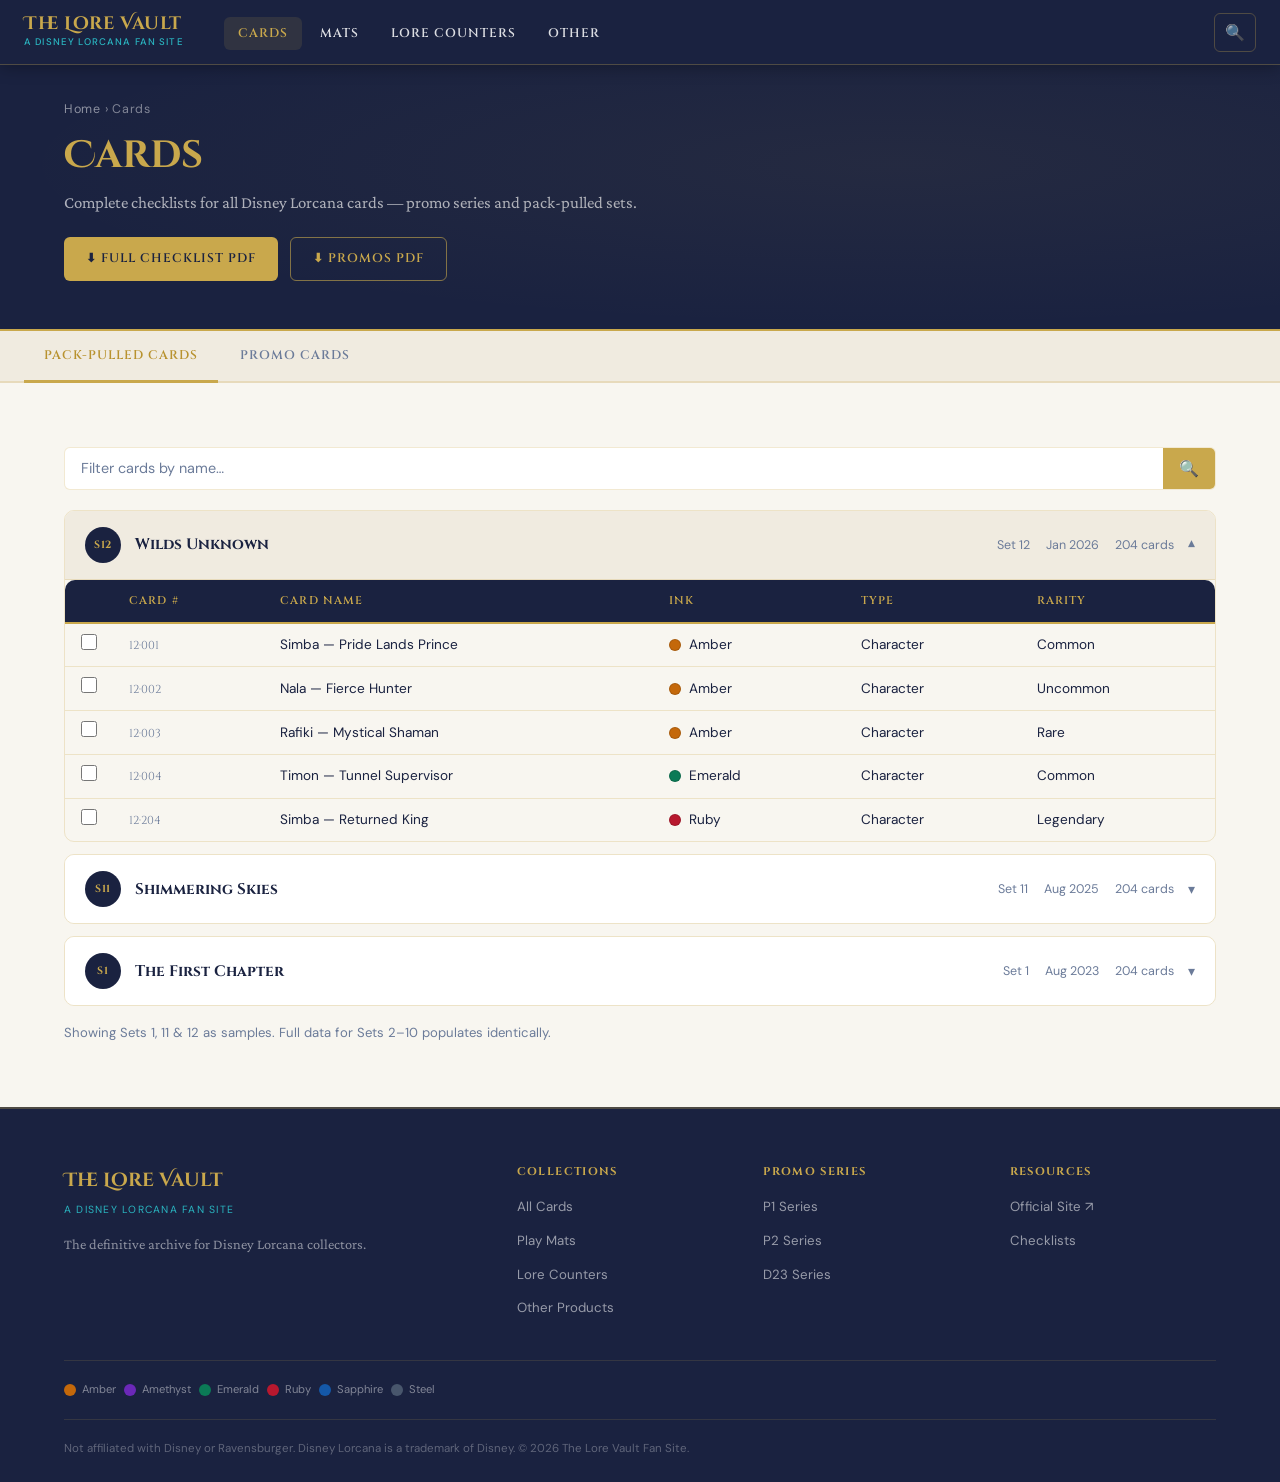
==== cards.html @ 26509f97 "Initial commit — The Lore Vault fan site Complete static website based on the Lore Vault PRD v1.0: -" ====
<!DOCTYPE html>
<html lang="en">
<head>
  <meta charset="UTF-8">
  <meta name="viewport" content="width=device-width, initial-scale=1.0">
  <title>Cards | The Lore Vault — Disney Lorcana Collector Reference</title>
  <meta name="description" content="Browse all Disney Lorcana cards — 177 promo cards across P1, P2, P3, C1, C2, D23, and DIS series, plus complete pack-pulled set checklists for Sets 1–12.">
  <link rel="canonical" href="https://lorevault.fan/cards.html">
  <meta name="robots" content="index, follow">
  <link rel="stylesheet" href="css/style.css">
  <style>
    .tabs-container { min-height: 60vh; }

    /* Promo filter bar */
    .promo-filters {
      display: flex; flex-wrap: wrap; gap: 16px; align-items: flex-end;
      margin-bottom: 24px; padding: 20px;
      background: white; border: 1px solid var(--border); border-radius: var(--radius-md);
    }
    .promo-filters > div { display: flex; flex-direction: column; gap: 6px; }
    .promo-filters label {
      font-family: 'Cinzel', serif; font-size: 0.65rem;
      letter-spacing: 0.1em; text-transform: uppercase; color: var(--text-light);
    }
    .ink-pip {
      width: 12px; height: 12px; border-radius: 50%; display: inline-block;
      border: 1px solid rgba(0,0,0,0.15);
    }

    /* Sets search row */
    .sets-search-row {
      display: flex; gap: 12px; align-items: center; margin-bottom: 20px; flex-wrap: wrap;
    }
    .sets-search-row .search-bar { flex: 1; min-width: 200px; }

    /* Pack-pulled tab */
    #tab-sets .accordion:first-child .accordion-header { border-top: none; }
  </style>
</head>
<body>

<!-- NAV -->
<nav class="site-nav" role="navigation" aria-label="Main navigation">
  <div class="nav-inner">
    <a href="index.html" class="nav-brand">
      <span class="nav-brand__name">The Lore Vault</span>
      <span class="nav-brand__label">A Disney Lorcana Fan Site</span>
    </a>
    <ul class="nav-links" role="list">
      <li><a href="cards.html" class="active">Cards</a></li>
      <li><a href="mats.html">Mats</a></li>
      <li><a href="lore-counters.html">Lore Counters</a></li>
      <li><a href="other.html">Other</a></li>
    </ul>
    <div class="nav-actions">
      <button class="nav-search-toggle" id="navSearchToggle" aria-label="Toggle search">🔍</button>
      <button class="hamburger" id="hamburger" aria-label="Open menu"><span></span><span></span><span></span></button>
    </div>
  </div>
  <div class="nav-search-bar" id="navSearchBar" role="search">
    <div class="container"><div class="search-bar">
      <input type="search" placeholder="Search cards…" aria-label="Search cards">
      <button type="submit" aria-label="Search">🔍</button>
    </div></div>
  </div>
</nav>
<div class="mobile-drawer" id="mobileDrawer">
  <a href="cards.html">Cards</a><a href="mats.html">Play Mats</a>
  <a href="lore-counters.html">Lore Counters</a><a href="other.html">Other Products</a>
</div>

<!-- PAGE HEADER -->
<header class="page-header" id="top">
  <div class="container">
    <nav class="breadcrumb" aria-label="Breadcrumb">
      <a href="index.html">Home</a> › Cards
    </nav>
    <h1>Cards</h1>
    <p>Complete checklists for all Disney Lorcana cards — promo series and pack-pulled sets.</p>
    <div class="page-header__actions">
      <a href="#" class="btn btn--primary">⬇ Full Checklist PDF</a>
      <a href="#tab-promos" class="btn btn--secondary" id="btnPromosPdf">⬇ Promos PDF</a>
    </div>
  </div>
</header>

<!-- TABS BAR -->
<div class="tabs-bar" role="tablist" aria-label="Card categories">
  <button class="tab-btn active" role="tab" data-tab="tab-sets"   aria-selected="true"  aria-controls="tab-sets">Pack-Pulled Cards</button>
  <button class="tab-btn"        role="tab" data-tab="tab-promos" aria-selected="false" aria-controls="tab-promos" id="promoTabBtn">Promo Cards</button>
</div>

<main class="tabs-container" id="cardsTabContainer">

<!-- ══════════════════════════
     TAB: PACK-PULLED
══════════════════════════ -->
<div class="tab-panel active section section--cream" id="tab-sets" role="tabpanel" aria-label="Pack-Pulled Cards" data-filterable>

  <div class="container">

    <div class="sets-search-row">
      <div class="search-bar">
        <input type="search" class="filter-search" placeholder="Filter cards by name…" aria-label="Filter cards">
        <button type="submit" aria-label="Filter">🔍</button>
      </div>
    </div>

    <!-- Set 12 -->
    <div class="accordion" data-set="12">
      <button class="accordion-header open" aria-expanded="true">
        <div class="accordion-set-badge">S12</div>
        <h3>Wilds Unknown</h3>
        <div class="accordion-meta">
          <span>Set 12</span>
          <span>Jan 2026</span>
          <span>204 cards</span>
        </div>
        <span class="accordion-chevron" aria-hidden="true">▾</span>
      </button>
      <div class="accordion-body open">
        <div class="data-table-wrap">
          <table class="data-table" aria-label="Set 12 cards">
            <thead><tr>
              <th class="checkbox-col"><span class="sr-only">Collected</span></th>
              <th>Card #</th><th>Card Name</th><th>Ink</th><th>Type</th><th>Rarity</th>
            </tr></thead>
            <tbody>
              <tr class="filterable-row">
                <td class="checkbox-col"><input type="checkbox" data-id="s12-001" aria-label="Mark collected"></td>
                <td><span class="card-num">12·001</span></td>
                <td>Simba — Pride Lands Prince</td>
                <td><span class="flex items-center gap-8"><span class="ink-pip" style="background:var(--ink-amber);width:12px;height:12px;border-radius:50%;display:inline-block;"></span> Amber</span></td>
                <td>Character</td>
                <td>Common</td>
              </tr>
              <tr class="filterable-row">
                <td class="checkbox-col"><input type="checkbox" data-id="s12-002" aria-label="Mark collected"></td>
                <td><span class="card-num">12·002</span></td>
                <td>Nala — Fierce Hunter</td>
                <td><span class="flex items-center gap-8"><span class="ink-pip" style="background:var(--ink-amber);width:12px;height:12px;border-radius:50%;display:inline-block;"></span> Amber</span></td>
                <td>Character</td>
                <td>Uncommon</td>
              </tr>
              <tr class="filterable-row">
                <td class="checkbox-col"><input type="checkbox" data-id="s12-003" aria-label="Mark collected"></td>
                <td><span class="card-num">12·003</span></td>
                <td>Rafiki — Mystical Shaman</td>
                <td><span class="flex items-center gap-8"><span class="ink-pip" style="background:var(--ink-amber);width:12px;height:12px;border-radius:50%;display:inline-block;"></span> Amber</span></td>
                <td>Character</td>
                <td>Rare</td>
              </tr>
              <tr class="filterable-row">
                <td class="checkbox-col"><input type="checkbox" data-id="s12-004" aria-label="Mark collected"></td>
                <td><span class="card-num">12·004</span></td>
                <td>Timon — Tunnel Supervisor</td>
                <td><span class="flex items-center gap-8"><span class="ink-pip" style="background:var(--ink-emerald);width:12px;height:12px;border-radius:50%;display:inline-block;"></span> Emerald</span></td>
                <td>Character</td>
                <td>Common</td>
              </tr>
              <tr class="filterable-row">
                <td class="checkbox-col"><input type="checkbox" data-id="s12-204" aria-label="Mark collected"></td>
                <td><span class="card-num">12·204</span></td>
                <td>Simba — Returned King</td>
                <td><span class="flex items-center gap-8"><span class="ink-pip" style="background:var(--ink-ruby);width:12px;height:12px;border-radius:50%;display:inline-block;"></span> Ruby</span></td>
                <td>Character</td>
                <td>Legendary</td>
              </tr>
            </tbody>
          </table>
        </div>
      </div>
    </div>

    <!-- Set 11 -->
    <div class="accordion" data-set="11">
      <button class="accordion-header" aria-expanded="false">
        <div class="accordion-set-badge">S11</div>
        <h3>Shimmering Skies</h3>
        <div class="accordion-meta"><span>Set 11</span><span>Aug 2025</span><span>204 cards</span></div>
        <span class="accordion-chevron" aria-hidden="true">▾</span>
      </button>
      <div class="accordion-body">
        <div class="data-table-wrap">
          <table class="data-table" aria-label="Set 11 cards">
            <thead><tr>
              <th class="checkbox-col"><span class="sr-only">Collected</span></th>
              <th>Card #</th><th>Card Name</th><th>Ink</th><th>Type</th><th>Rarity</th>
            </tr></thead>
            <tbody>
              <tr class="filterable-row">
                <td class="checkbox-col"><input type="checkbox" data-id="s11-001" aria-label="Mark collected"></td>
                <td><span class="card-num">11·001</span></td>
                <td>Aladdin — Cunning Sorcerer</td>
                <td><span class="flex items-center gap-8"><span style="background:var(--ink-amber);width:12px;height:12px;border-radius:50%;display:inline-block;"></span> Amber</span></td>
                <td>Character</td><td>Common</td>
              </tr>
              <tr class="filterable-row">
                <td class="checkbox-col"><input type="checkbox" data-id="s11-002" aria-label="Mark collected"></td>
                <td><span class="card-num">11·002</span></td>
                <td>Jasmine — Spirited Dreamer</td>
                <td><span class="flex items-center gap-8"><span style="background:var(--ink-sapphire);width:12px;height:12px;border-radius:50%;display:inline-block;"></span> Sapphire</span></td>
                <td>Character</td><td>Uncommon</td>
              </tr>
            </tbody>
          </table>
        </div>
      </div>
    </div>

    <!-- Set 1 -->
    <div class="accordion" data-set="1">
      <button class="accordion-header" aria-expanded="false">
        <div class="accordion-set-badge">S1</div>
        <h3>The First Chapter</h3>
        <div class="accordion-meta"><span>Set 1</span><span>Aug 2023</span><span>204 cards</span></div>
        <span class="accordion-chevron" aria-hidden="true">▾</span>
      </button>
      <div class="accordion-body">
        <div class="data-table-wrap">
          <table class="data-table" aria-label="Set 1 cards">
            <thead><tr>
              <th class="checkbox-col"><span class="sr-only">Collected</span></th>
              <th>Card #</th><th>Card Name</th><th>Ink</th><th>Type</th><th>Rarity</th>
            </tr></thead>
            <tbody>
              <tr class="filterable-row">
                <td class="checkbox-col"><input type="checkbox" data-id="s1-001" aria-label="Mark collected"></td>
                <td><span class="card-num">1·001</span></td>
                <td>Mickey Mouse — Brave Little Tailor</td>
                <td><span class="flex items-center gap-8"><span style="background:var(--ink-amber);width:12px;height:12px;border-radius:50%;display:inline-block;"></span> Amber</span></td>
                <td>Character</td><td>Common</td>
              </tr>
              <tr class="filterable-row">
                <td class="checkbox-col"><input type="checkbox" data-id="s1-002" aria-label="Mark collected"></td>
                <td><span class="card-num">1·002</span></td>
                <td>Minnie Mouse — Beloved Princess</td>
                <td><span class="flex items-center gap-8"><span style="background:var(--ink-amber);width:12px;height:12px;border-radius:50%;display:inline-block;"></span> Amber</span></td>
                <td>Character</td><td>Common</td>
              </tr>
              <tr class="filterable-row">
                <td class="checkbox-col"><input type="checkbox" data-id="s1-204" aria-label="Mark collected"></td>
                <td><span class="card-num">1·204</span></td>
                <td>Elsa — Spirit of Winter</td>
                <td><span class="flex items-center gap-8"><span style="background:var(--ink-sapphire);width:12px;height:12px;border-radius:50%;display:inline-block;"></span> Sapphire</span></td>
                <td>Character</td><td>Legendary</td>
              </tr>
            </tbody>
          </table>
        </div>
      </div>
    </div>

    <p class="text-muted" style="margin-top:16px;font-family:'DM Sans',sans-serif;font-size:0.82rem;">
      Showing Sets 1, 11 &amp; 12 as samples. Full data for Sets 2–10 populates identically.
    </p>
  </div>
</div>

<!-- ══════════════════════════
     TAB: PROMO CARDS
══════════════════════════ -->
<div class="tab-panel section section--cream" id="tab-promos" role="tabpanel" aria-label="Promo Cards" data-filterable>
  <div class="container">

    <!-- Filter Bar -->
    <div class="promo-filters" role="search" aria-label="Filter promo cards">
      <div>
        <label>Search</label>
        <div class="search-bar" style="min-width:220px">
          <input type="search" class="filter-search" placeholder="Card name, event…" aria-label="Search promos">
          <button type="submit" aria-label="Search">🔍</button>
        </div>
      </div>
      <div>
        <label>Treatment</label>
        <div class="filter-row" style="margin:0">
          <button class="chip active" data-group="treatment" data-filter-key="treatment" data-filter-val="">All</button>
          <button class="chip" data-group="treatment"><span class="treatment treatment--foil">Foil</span></button>
          <button class="chip" data-group="treatment"><span class="treatment treatment--enchanted">Enchanted</span></button>
          <button class="chip" data-group="treatment"><span class="treatment treatment--fullart">Full Art</span></button>
          <button class="chip" data-group="treatment"><span class="treatment treatment--glimmer">Glimmer</span></button>
          <button class="chip" data-group="treatment"><span class="treatment treatment--serialized">Serialized</span></button>
          <button class="chip" data-group="treatment"><span class="treatment treatment--signature">Signature</span></button>
        </div>
      </div>
      <div>
        <label>Ink Colour</label>
        <div class="filter-row" style="margin:0">
          <button class="chip active" data-group="ink">All Inks</button>
          <button class="chip" data-group="ink"><span class="ink-pip" style="background:var(--ink-amber);width:10px;height:10px;border-radius:50%;display:inline-block;margin-right:4px"></span>Amber</button>
          <button class="chip" data-group="ink"><span class="ink-pip" style="background:var(--ink-amethyst);width:10px;height:10px;border-radius:50%;display:inline-block;margin-right:4px"></span>Amethyst</button>
          <button class="chip" data-group="ink"><span class="ink-pip" style="background:var(--ink-emerald);width:10px;height:10px;border-radius:50%;display:inline-block;margin-right:4px"></span>Emerald</button>
          <button class="chip" data-group="ink"><span class="ink-pip" style="background:var(--ink-ruby);width:10px;height:10px;border-radius:50%;display:inline-block;margin-right:4px"></span>Ruby</button>
          <button class="chip" data-group="ink"><span class="ink-pip" style="background:var(--ink-sapphire);width:10px;height:10px;border-radius:50%;display:inline-block;margin-right:4px"></span>Sapphire</button>
          <button class="chip" data-group="ink"><span class="ink-pip" style="background:var(--ink-steel);width:10px;height:10px;border-radius:50%;display:inline-block;margin-right:4px"></span>Steel</button>
        </div>
      </div>
    </div>

    <!-- Series Sub-tabs -->
    <div class="series-tabs" role="tablist" aria-label="Promo series">
      <button class="chip active" data-series="all" role="tab" aria-selected="true">All (177)</button>
      <button class="chip" data-series="P1" role="tab">P1 (41)</button>
      <button class="chip" data-series="P2" role="tab">P2 (43)</button>
      <button class="chip" data-series="P3" role="tab">P3 (48)</button>
      <button class="chip" data-series="C1" role="tab">C1 (15)</button>
      <button class="chip" data-series="C2" role="tab">C2 (10)</button>
      <button class="chip" data-series="D23" role="tab">D23 (8+)</button>
      <button class="chip" data-series="DIS" role="tab">DIS (3)</button>
    </div>

    <!-- P1 Series -->
    <div class="series-block" data-series="P1">
      <div class="series-header">
        <div>
          <span class="series-header__code">P1</span>
          <span class="series-header__name"> — Launch &amp; Event Promos</span>
          <span class="series-header__count"> · 41 cards</span>
        </div>
        <a href="#" class="btn btn--secondary" style="font-size:0.68rem;padding:8px 14px">⬇ P1 PDF</a>
      </div>
      <div class="data-table-wrap">
        <table class="data-table" aria-label="P1 promo cards">
          <thead><tr>
            <th class="checkbox-col"><span class="sr-only">Collected</span></th>
            <th>Collector #</th><th>Card Name</th><th>Ink</th><th>Treatment</th><th>Source / Event</th>
          </tr></thead>
          <tbody>
            <tr class="filterable-row" data-treatment="foil" data-ink="ruby">
              <td class="checkbox-col"><input type="checkbox" data-id="p1-1" aria-label="Mark collected"></td>
              <td><span class="card-num">1TFC·EN·1/P1</span></td>
              <td>Mickey Mouse — Brave Little Tailor</td>
              <td><span class="flex items-center gap-8"><span style="background:var(--ink-ruby);width:12px;height:12px;border-radius:50%;display:inline-block;"></span> Ruby</span></td>
              <td><span class="treatment treatment--foil">Foil</span></td>
              <td>D23 Expo 2022 promotional card</td>
            </tr>
            <tr class="filterable-row" data-treatment="foil" data-ink="sapphire">
              <td class="checkbox-col"><input type="checkbox" data-id="p1-2" aria-label="Mark collected"></td>
              <td><span class="card-num">1TFC·EN·2/P1</span></td>
              <td>Elsa — Spirit of Winter</td>
              <td><span class="flex items-center gap-8"><span style="background:var(--ink-sapphire);width:12px;height:12px;border-radius:50%;display:inline-block;"></span> Sapphire</span></td>
              <td><span class="treatment treatment--foil">Foil</span></td>
              <td>Disney Lorcana Launch Event</td>
            </tr>
            <tr class="filterable-row" data-treatment="foil" data-ink="amber">
              <td class="checkbox-col"><input type="checkbox" data-id="p1-3" aria-label="Mark collected"></td>
              <td><span class="card-num">1TFC·EN·3/P1</span></td>
              <td>Moana — Of Motunui</td>
              <td><span class="flex items-center gap-8"><span style="background:var(--ink-amber);width:12px;height:12px;border-radius:50%;display:inline-block;"></span> Amber</span></td>
              <td><span class="treatment treatment--foil">Foil</span></td>
              <td>Set 1 Launch Weekend</td>
            </tr>
            <tr class="filterable-row" data-treatment="foil" data-ink="emerald">
              <td class="checkbox-col"><input type="checkbox" data-id="p1-4" aria-label="Mark collected"></td>
              <td><span class="card-num">1TFC·EN·4/P1</span></td>
              <td>Simba — Returned King</td>
              <td><span class="flex items-center gap-8"><span style="background:var(--ink-emerald);width:12px;height:12px;border-radius:50%;display:inline-block;"></span> Emerald</span></td>
              <td><span class="treatment treatment--foil">Foil</span></td>
              <td>Get Into the Game Promotion</td>
            </tr>
            <tr class="filterable-row" data-treatment="nonfoil" data-ink="amethyst">
              <td class="checkbox-col"><input type="checkbox" data-id="p1-5" aria-label="Mark collected"></td>
              <td><span class="card-num">1TFC·EN·5/P1</span></td>
              <td>Ariel — Spectacular Singer</td>
              <td><span class="flex items-center gap-8"><span style="background:var(--ink-amethyst);width:12px;height:12px;border-radius:50%;display:inline-block;"></span> Amethyst</span></td>
              <td><span class="treatment treatment--nonfoil">NonFoil</span></td>
              <td>Lorcana League Season 1 Prize</td>
            </tr>
          </tbody>
        </table>
      </div>
    </div>

    <!-- P2 Series -->
    <div class="series-block" data-series="P2">
      <div class="series-header">
        <div>
          <span class="series-header__code">P2</span>
          <span class="series-header__name"> — Rise of the Floodborn Promos</span>
          <span class="series-header__count"> · 43 cards</span>
        </div>
        <a href="#" class="btn btn--secondary" style="font-size:0.68rem;padding:8px 14px">⬇ P2 PDF</a>
      </div>
      <div class="data-table-wrap">
        <table class="data-table" aria-label="P2 promo cards">
          <thead><tr>
            <th class="checkbox-col"><span class="sr-only">Collected</span></th>
            <th>Collector #</th><th>Card Name</th><th>Ink</th><th>Treatment</th><th>Source / Event</th>
          </tr></thead>
          <tbody>
            <tr class="filterable-row" data-treatment="foil" data-ink="steel">
              <td class="checkbox-col"><input type="checkbox" data-id="p2-1" aria-label="Mark collected"></td>
              <td><span class="card-num">2ROF·EN·1/P2</span></td>
              <td>Beast — Hardheaded</td>
              <td><span class="flex items-center gap-8"><span style="background:var(--ink-steel);width:12px;height:12px;border-radius:50%;display:inline-block;"></span> Steel</span></td>
              <td><span class="treatment treatment--foil">Foil</span></td>
              <td>Rise of the Floodborn Launch</td>
            </tr>
            <tr class="filterable-row unconfirmed" data-treatment="foil" data-ink="emerald">
              <td class="checkbox-col"><input type="checkbox" data-id="p2-zh24a" aria-label="Mark collected"></td>
              <td><span class="card-num">2ROF·ZH·24A/P2</span></td>
              <td>Stitch — Carefree Surfer</td>
              <td><span class="flex items-center gap-8"><span style="background:var(--ink-emerald);width:12px;height:12px;border-radius:50%;display:inline-block;"></span> Emerald</span></td>
              <td><span class="treatment treatment--foil">Foil</span></td>
              <td>China League Promo &nbsp;<span class="badge badge--ruby" style="font-size:0.58rem">⚠ Possibly Never Released</span></td>
            </tr>
            <tr class="filterable-row unconfirmed" data-treatment="fullart" data-ink="emerald">
              <td class="checkbox-col"><input type="checkbox" data-id="p2-zh24b" aria-label="Mark collected"></td>
              <td><span class="card-num">2ROF·ZH·24B/P2</span></td>
              <td>Stitch — Carefree Surfer (Alt Art)</td>
              <td><span class="flex items-center gap-8"><span style="background:var(--ink-emerald);width:12px;height:12px;border-radius:50%;display:inline-block;"></span> Emerald</span></td>
              <td><span class="treatment treatment--fullart">Full Art</span></td>
              <td>China League Promo Alt &nbsp;<span class="badge badge--ruby" style="font-size:0.58rem">⚠ Possibly Never Released</span></td>
            </tr>
          </tbody>
        </table>
      </div>
    </div>

    <!-- C1 Series -->
    <div class="series-block" data-series="C1">
      <div class="series-header">
        <div>
          <span class="series-header__code">C1</span>
          <span class="series-header__name"> — Lorcana Challenge Championship</span>
          <span class="series-header__count"> · 15 cards</span>
        </div>
        <a href="#" class="btn btn--secondary" style="font-size:0.68rem;padding:8px 14px">⬇ C1 PDF</a>
      </div>
      <div class="data-table-wrap">
        <table class="data-table" aria-label="C1 championship cards">
          <thead><tr>
            <th class="checkbox-col"><span class="sr-only">Collected</span></th>
            <th>Collector #</th><th>Card Name</th><th>Ink</th><th>Treatment</th><th>Source / Event</th>
          </tr></thead>
          <tbody>
            <tr class="filterable-row" data-treatment="serialized" data-ink="dual">
              <td class="checkbox-col"><input type="checkbox" data-id="c1-1" aria-label="Mark collected"></td>
              <td><span class="card-num">1TFC·EN·1/C1</span></td>
              <td>Mickey Mouse — True Friend</td>
              <td>
                <span class="flex items-center gap-8">
                  <span class="ink-pip-dual">
                    <span class="ink-dot" style="background:var(--ink-sapphire);width:12px;height:12px;border-radius:50%;display:inline-block;"></span>
                    <span class="ink-dot" style="background:var(--ink-amber);width:12px;height:12px;border-radius:50%;display:inline-block;margin-left:-4px;"></span>
                  </span>
                  DualInk (SA)
                </span>
              </td>
              <td><span class="treatment treatment--serialized">Serialized</span></td>
              <td>Lorcana Challenge Championship Prize</td>
            </tr>
            <tr class="filterable-row" data-treatment="signature" data-ink="sapphire">
              <td class="checkbox-col"><input type="checkbox" data-id="c1-2" aria-label="Mark collected"></td>
              <td><span class="card-num">1TFC·EN·2/C1</span></td>
              <td>Elsa — Queen of Arendelle</td>
              <td><span class="flex items-center gap-8"><span style="background:var(--ink-sapphire);width:12px;height:12px;border-radius:50%;display:inline-block;"></span> Sapphire</span></td>
              <td><span class="treatment treatment--signature">Signature</span></td>
              <td>World Championship Top 8</td>
            </tr>
          </tbody>
        </table>
      </div>
    </div>

    <!-- D23 Series -->
    <div class="series-block" data-series="D23">
      <div class="series-header">
        <div>
          <span class="series-header__code">D23</span>
          <span class="series-header__name"> — D23 Expo Exclusives</span>
          <span class="series-header__count"> · 8+ cards</span>
        </div>
        <a href="#" class="btn btn--secondary" style="font-size:0.68rem;padding:8px 14px">⬇ D23 PDF</a>
      </div>
      <div class="data-table-wrap">
        <table class="data-table" aria-label="D23 exclusive cards">
          <thead><tr>
            <th class="checkbox-col"><span class="sr-only">Collected</span></th>
            <th>Collector #</th><th>Card Name</th><th>Ink</th><th>Treatment</th><th>Source / Event</th>
          </tr></thead>
          <tbody>
            <tr class="filterable-row" data-treatment="foil" data-ink="ruby">
              <td class="checkbox-col"><input type="checkbox" data-id="d23-1" aria-label="Mark collected"></td>
              <td><span class="card-num">D23·EN·1/D23</span></td>
              <td>Mickey Mouse — Collector's Edition</td>
              <td><span class="flex items-center gap-8"><span style="background:var(--ink-ruby);width:12px;height:12px;border-radius:50%;display:inline-block;"></span> Ruby</span></td>
              <td><span class="treatment treatment--foil">Foil</span></td>
              <td>D23 Expo 2022 Exclusive</td>
            </tr>
            <tr class="filterable-row placeholder">
              <td class="checkbox-col"><input type="checkbox" data-id="d23-09" disabled aria-label="Not yet revealed"></td>
              <td><span class="card-num">D23·EN·09/D23</span></td>
              <td><em class="muted">⏳ Not yet revealed</em></td>
              <td>—</td>
              <td>—</td>
              <td><em class="muted">D23 — Placeholder</em></td>
            </tr>
            <tr class="filterable-row placeholder">
              <td class="checkbox-col"><input type="checkbox" data-id="d23-10" disabled aria-label="Not yet revealed"></td>
              <td><span class="card-num">D23·EN·10/D23</span></td>
              <td><em class="muted">⏳ Not yet revealed</em></td>
              <td>—</td>
              <td>—</td>
              <td><em class="muted">D23 — Placeholder</em></td>
            </tr>
          </tbody>
        </table>
      </div>
    </div>

    <!-- DIS Series -->
    <div class="series-block" data-series="DIS">
      <div class="series-header">
        <div>
          <span class="series-header__code">DIS</span>
          <span class="series-header__name"> — Disney 100th Anniversary</span>
          <span class="series-header__count"> · 3 cards</span>
        </div>
        <a href="#" class="btn btn--secondary" style="font-size:0.68rem;padding:8px 14px">⬇ DIS PDF</a>
      </div>
      <div class="data-table-wrap">
        <table class="data-table" aria-label="DIS Disney 100 cards">
          <thead><tr>
            <th class="checkbox-col"><span class="sr-only">Collected</span></th>
            <th>Collector #</th><th>Card Name</th><th>Ink</th><th>Treatment</th><th>Source / Event</th>
          </tr></thead>
          <tbody>
            <tr class="filterable-row" data-treatment="fullart" data-ink="dual">
              <td class="checkbox-col"><input type="checkbox" data-id="dis-1" aria-label="Mark collected"></td>
              <td><span class="card-num">DIS·EN·1/DIS</span></td>
              <td>Mickey Mouse — Disney 100 Edition</td>
              <td>
                <span class="flex items-center gap-8">
                  <span class="ink-pip-dual">
                    <span class="ink-dot" style="background:var(--ink-ruby);width:12px;height:12px;border-radius:50%;display:inline-block;"></span>
                    <span class="ink-dot" style="background:var(--ink-sapphire);width:12px;height:12px;border-radius:50%;display:inline-block;margin-left:-4px;"></span>
                  </span>
                  DualInk (RS)
                </span>
              </td>
              <td><span class="treatment treatment--fullart">Full Art</span></td>
              <td>Disney 100th Anniversary Celebration</td>
            </tr>
            <tr class="filterable-row" data-treatment="enchanted" data-ink="emerald">
              <td class="checkbox-col"><input type="checkbox" data-id="dis-3" aria-label="Mark collected"></td>
              <td><span class="card-num">DIS·EN·3/DIS</span></td>
              <td>Tinker Bell — Disney 100 Fairy</td>
              <td><span class="flex items-center gap-8"><span style="background:var(--ink-emerald);width:12px;height:12px;border-radius:50%;display:inline-block;"></span> Emerald</span></td>
              <td><span class="treatment treatment--enchanted">Enchanted</span></td>
              <td>Disney 100 Top Prize</td>
            </tr>
          </tbody>
        </table>
      </div>
    </div>

  </div>
</div><!-- /tab-promos -->

</main>

<!-- FOOTER -->
<footer class="site-footer" role="contentinfo">
  <div class="container">
    <div class="footer-inner">
      <div class="footer-brand">
        <div class="footer-brand__name font-display">The Lore Vault</div>
        <div class="footer-brand__label">A Disney Lorcana Fan Site</div>
        <p>The definitive archive for Disney Lorcana collectors.</p>
      </div>
      <div class="footer-col"><h4>Collections</h4><ul>
        <li><a href="cards.html">All Cards</a></li>
        <li><a href="mats.html">Play Mats</a></li>
        <li><a href="lore-counters.html">Lore Counters</a></li>
        <li><a href="other.html">Other Products</a></li>
      </ul></div>
      <div class="footer-col"><h4>Promo Series</h4><ul>
        <li><a href="cards.html?series=P1">P1 Series</a></li>
        <li><a href="cards.html?series=P2">P2 Series</a></li>
        <li><a href="cards.html?series=D23">D23 Series</a></li>
      </ul></div>
      <div class="footer-col"><h4>Resources</h4><ul>
        <li><a href="#">Official Site ↗</a></li>
        <li><a href="index.html#checklists-heading">Checklists</a></li>
      </ul></div>
    </div>
    <div class="footer-ink-row">
      <div class="footer-ink-swatch"><div class="ink-dot ink-dot--amber"></div> Amber</div>
      <div class="footer-ink-swatch"><div class="ink-dot ink-dot--amethyst"></div> Amethyst</div>
      <div class="footer-ink-swatch"><div class="ink-dot ink-dot--emerald"></div> Emerald</div>
      <div class="footer-ink-swatch"><div class="ink-dot ink-dot--ruby"></div> Ruby</div>
      <div class="footer-ink-swatch"><div class="ink-dot ink-dot--sapphire"></div> Sapphire</div>
      <div class="footer-ink-swatch"><div class="ink-dot ink-dot--steel"></div> Steel</div>
    </div>
    <div class="footer-bottom">
      <p class="footer-legal">Not affiliated with Disney or Ravensburger. Disney Lorcana is a trademark of Disney. © 2026 The Lore Vault Fan Site.</p>
    </div>
  </div>
</footer>

<script src="js/app.js"></script>
<script>
  // Handle ?series= URL param to auto-open promo tab and series
  const params = new URLSearchParams(window.location.search);
  const seriesParam = params.get('series');
  if (seriesParam) {
    document.querySelector('[data-tab="tab-promos"]')?.click();
    setTimeout(() => {
      const seriesBtn = document.querySelector(`.series-tabs .chip[data-series="${seriesParam}"]`);
      if (seriesBtn) seriesBtn.click();
    }, 50);
  }
  // Handle #promos hash
  if (window.location.hash === '#promos') {
    document.querySelector('[data-tab="tab-promos"]')?.click();
  }
</script>
<script type="application/ld+json">
{
  "@context": "https://schema.org",
  "@type": "CollectionPage",
  "name": "Disney Lorcana Cards — The Lore Vault",
  "description": "Complete checklist of all Disney Lorcana cards including 177 promo cards and pack-pulled sets 1–12.",
  "url": "https://lorevault.fan/cards.html"
}
</script>
</body>
</html>
---- css/style.css ----
/* =====================================================
   THE LORE VAULT — Shared Design System
   ===================================================== */

/* Google Fonts */
@import url('https://fonts.googleapis.com/css2?family=Cinzel+Decorative:wght@400;700;900&family=Cinzel:wght@400;600;700&family=Crimson+Pro:ital,wght@0,300;0,400;0,600;1,300;1,400&family=DM+Sans:wght@300;400;500;600&display=swap');

/* ── Color Tokens ── */
:root {
  --nav-bg:       #1A2240;
  --cream:        #F8F6F0;
  --cream-mid:    #F0EBE0;
  --gold:         #C9A84C;
  --gold-mid:     #B8922E;
  --teal:         #2AB5C0;
  --teal-dark:    #1A8C96;
  --ink-amber:    #C4680A;
  --ink-amethyst: #6B28B8;
  --ink-emerald:  #0B7A56;
  --ink-ruby:     #B8182E;
  --ink-sapphire: #1458A8;
  --ink-steel:    #48566C;
  --text-dark:    #1A2240;
  --text-mid:     #3D4A6B;
  --text-light:   #6B7B99;
  --border:       rgba(201,168,76,0.25);
  --shadow-sm:    0 2px 8px rgba(26,34,64,0.08);
  --shadow-md:    0 4px 20px rgba(26,34,64,0.12);
  --shadow-lg:    0 8px 40px rgba(26,34,64,0.18);
  --radius-sm:    6px;
  --radius-md:    10px;
  --radius-lg:    16px;
  --transition:   0.2s ease;
}

/* ── Reset & Base ── */
*, *::before, *::after { box-sizing: border-box; margin: 0; padding: 0; }

html { scroll-behavior: smooth; font-size: 16px; }

body {
  font-family: 'DM Sans', sans-serif;
  background: var(--cream);
  color: var(--text-dark);
  line-height: 1.6;
  -webkit-font-smoothing: antialiased;
}

img { display: block; max-width: 100%; }
a { color: var(--teal-dark); text-decoration: none; transition: color var(--transition); }
a:hover { color: var(--gold-mid); }
ul { list-style: none; }
button { cursor: pointer; font-family: inherit; border: none; }

/* ── Typography ── */
.font-display   { font-family: 'Cinzel Decorative', serif; }
.font-heading   { font-family: 'Cinzel', serif; }
.font-body      { font-family: 'Crimson Pro', serif; }
.font-ui        { font-family: 'DM Sans', sans-serif; }

h1, h2, h3, h4, h5 { font-family: 'Cinzel', serif; line-height: 1.25; }
p { font-family: 'Crimson Pro', serif; font-size: 1.05rem; }

/* ── Container ── */
.container { max-width: 1200px; margin: 0 auto; padding: 0 24px; }
.container--wide { max-width: 1400px; margin: 0 auto; padding: 0 24px; }

/* =========================================
   NAVIGATION
   ========================================= */
.site-nav {
  position: fixed; top: 0; left: 0; right: 0; z-index: 1000;
  background: var(--nav-bg);
  border-bottom: 1px solid rgba(201,168,76,0.3);
  box-shadow: 0 2px 16px rgba(0,0,0,0.3);
}

.nav-inner {
  max-width: 1400px; margin: 0 auto;
  display: flex; align-items: center; gap: 0;
  height: 64px; padding: 0 24px;
}

.nav-brand {
  display: flex; flex-direction: column; align-items: flex-start;
  text-decoration: none; margin-right: 40px; flex-shrink: 0;
}
.nav-brand__name {
  font-family: 'Cinzel Decorative', serif;
  font-size: 1.15rem; font-weight: 700;
  color: var(--gold); letter-spacing: 0.03em;
  line-height: 1.1;
}
.nav-brand__label {
  font-family: 'DM Sans', sans-serif;
  font-size: 0.6rem; font-weight: 500;
  color: var(--teal); letter-spacing: 0.12em;
  text-transform: uppercase;
}

.nav-links {
  display: flex; align-items: center; gap: 4px; flex: 1;
}
.nav-links a {
  font-family: 'Cinzel', serif;
  font-size: 0.78rem; font-weight: 600;
  color: rgba(255,255,255,0.85);
  letter-spacing: 0.08em; text-transform: uppercase;
  padding: 8px 14px; border-radius: var(--radius-sm);
  transition: all var(--transition);
  text-decoration: none;
}
.nav-links a:hover, .nav-links a.active {
  color: var(--gold); background: rgba(201,168,76,0.12);
}

.nav-actions { display: flex; align-items: center; gap: 8px; margin-left: auto; }

.nav-search-toggle {
  background: none; border: 1px solid rgba(201,168,76,0.3);
  color: rgba(255,255,255,0.7); padding: 8px 10px;
  border-radius: var(--radius-sm); transition: all var(--transition);
  font-size: 1rem;
}
.nav-search-toggle:hover { border-color: var(--gold); color: var(--gold); }

.nav-search-bar {
  display: none; position: absolute;
  top: 64px; left: 0; right: 0;
  background: var(--nav-bg); padding: 12px 24px;
  border-bottom: 1px solid rgba(201,168,76,0.3);
}
.nav-search-bar.open { display: block; }
.nav-search-bar input {
  width: 100%; padding: 10px 16px;
  background: rgba(255,255,255,0.08);
  border: 1px solid rgba(201,168,76,0.35);
  border-radius: var(--radius-sm); color: white;
  font-family: 'DM Sans', sans-serif; font-size: 0.9rem;
  outline: none;
}
.nav-search-bar input::placeholder { color: rgba(255,255,255,0.4); }

.hamburger {
  display: none; flex-direction: column; gap: 5px;
  background: none; padding: 8px;
}
.hamburger span {
  display: block; width: 22px; height: 2px;
  background: rgba(255,255,255,0.8); border-radius: 2px;
  transition: all 0.3s ease;
}
.hamburger.open span:nth-child(1) { transform: rotate(45deg) translate(5px, 5px); }
.hamburger.open span:nth-child(2) { opacity: 0; }
.hamburger.open span:nth-child(3) { transform: rotate(-45deg) translate(5px, -5px); }

.mobile-drawer {
  display: none; position: fixed;
  top: 64px; left: 0; right: 0; bottom: 0;
  background: var(--nav-bg); z-index: 999;
  padding: 24px; flex-direction: column; gap: 8px;
  overflow-y: auto;
}
.mobile-drawer.open { display: flex; }
.mobile-drawer a {
  font-family: 'Cinzel', serif; font-size: 1rem;
  color: rgba(255,255,255,0.85); letter-spacing: 0.1em;
  text-transform: uppercase; padding: 14px 16px;
  border-bottom: 1px solid rgba(201,168,76,0.15);
  text-decoration: none;
}
.mobile-drawer a:hover { color: var(--gold); }

/* =========================================
   PAGE HEADER / HERO BANDS
   ========================================= */
.page-header {
  background: var(--nav-bg);
  padding: 100px 0 48px;
  border-bottom: 2px solid var(--gold);
  position: relative; overflow: hidden;
}
.page-header::before {
  content: '';
  position: absolute; inset: 0;
  background: radial-gradient(ellipse at 70% 50%, rgba(201,168,76,0.06) 0%, transparent 70%);
  pointer-events: none;
}
.page-header .breadcrumb {
  font-family: 'DM Sans', sans-serif; font-size: 0.78rem;
  color: rgba(255,255,255,0.45); letter-spacing: 0.06em;
  margin-bottom: 12px;
}
.page-header .breadcrumb a { color: rgba(255,255,255,0.5); }
.page-header .breadcrumb a:hover { color: var(--gold); }
.page-header h1 {
  font-family: 'Cinzel Decorative', serif;
  font-size: clamp(1.6rem, 3vw, 2.4rem);
  color: var(--gold); margin-bottom: 10px;
}
.page-header p {
  font-family: 'Crimson Pro', serif;
  color: rgba(255,255,255,0.65); font-size: 1.05rem; max-width: 600px;
}
.page-header__actions {
  display: flex; gap: 12px; flex-wrap: wrap; margin-top: 20px;
}

/* =========================================
   BUTTONS
   ========================================= */
.btn {
  display: inline-flex; align-items: center; gap: 8px;
  font-family: 'Cinzel', serif; font-size: 0.78rem;
  font-weight: 600; letter-spacing: 0.08em; text-transform: uppercase;
  padding: 11px 22px; border-radius: var(--radius-sm);
  transition: all var(--transition); cursor: pointer; border: none;
  white-space: nowrap; text-decoration: none;
}
.btn--primary {
  background: var(--gold); color: var(--nav-bg);
}
.btn--primary:hover { background: var(--gold-mid); color: var(--nav-bg); transform: translateY(-1px); box-shadow: var(--shadow-sm); }
.btn--secondary {
  background: transparent; color: var(--gold);
  border: 1.5px solid rgba(201,168,76,0.6);
}
.btn--secondary:hover { background: rgba(201,168,76,0.1); color: var(--gold); transform: translateY(-1px); }
.btn--teal {
  background: var(--teal-dark); color: white;
}
.btn--teal:hover { background: var(--teal); color: white; transform: translateY(-1px); }
.btn--outline-white {
  background: transparent; color: white;
  border: 1.5px solid rgba(255,255,255,0.3);
}
.btn--outline-white:hover { border-color: white; background: rgba(255,255,255,0.08); color: white; }

/* =========================================
   BADGES & CHIPS
   ========================================= */
.badge {
  display: inline-flex; align-items: center; gap: 4px;
  font-family: 'Cinzel', serif; font-size: 0.62rem; font-weight: 600;
  letter-spacing: 0.1em; text-transform: uppercase;
  padding: 4px 9px; border-radius: 4px;
}
.badge--sapphire  { background: var(--ink-sapphire); color: white; }
.badge--emerald   { background: var(--ink-emerald); color: white; }
.badge--amber     { background: var(--ink-amber); color: white; }
.badge--amethyst  { background: var(--ink-amethyst); color: white; }
.badge--ruby      { background: var(--ink-ruby); color: white; }
.badge--steel     { background: var(--ink-steel); color: white; }
.badge--navy      { background: var(--nav-bg); color: var(--gold); }
.badge--gold      { background: var(--gold); color: var(--nav-bg); }
.badge--teal      { background: var(--teal-dark); color: white; }
.badge--blue      { background: #1458A8; color: white; }
.badge--prize     { background: #8B6914; color: white; }
.badge--orange    { background: var(--ink-amber); color: white; }
.badge--soon      { background: var(--ink-ruby); color: white; animation: pulse-soon 1.5s ease-in-out infinite; }

@keyframes pulse-soon {
  0%, 100% { opacity: 1; }
  50% { opacity: 0.7; }
}

.chip {
  display: inline-flex; align-items: center;
  font-family: 'DM Sans', sans-serif; font-size: 0.75rem; font-weight: 500;
  padding: 5px 12px; border-radius: 100px;
  border: 1.5px solid var(--border); background: var(--cream);
  color: var(--text-mid); cursor: pointer; transition: all var(--transition);
  white-space: nowrap;
}
.chip:hover, .chip.active {
  border-color: var(--gold); background: rgba(201,168,76,0.1);
  color: var(--gold-mid);
}
.chip--ink { border-radius: 100px; padding: 4px 10px; }

/* ── Ink Colour Chips ── */
.ink-dot {
  width: 14px; height: 14px; border-radius: 50%;
  display: inline-block; flex-shrink: 0;
}
.ink-dot--amber    { background: var(--ink-amber); }
.ink-dot--amethyst { background: var(--ink-amethyst); }
.ink-dot--emerald  { background: var(--ink-emerald); }
.ink-dot--ruby     { background: var(--ink-ruby); }
.ink-dot--sapphire { background: var(--ink-sapphire); }
.ink-dot--steel    { background: var(--ink-steel); }

/* ── Ink Pip Double ── */
.ink-pip-dual {
  display: inline-flex; gap: -4px;
}
.ink-pip-dual .ink-dot:last-child { margin-left: -5px; }

/* =========================================
   SECTION WRAPPERS
   ========================================= */
.section { padding: 64px 0; }
.section--cream { background: var(--cream); }
.section--cream-mid { background: var(--cream-mid); }
.section--navy { background: var(--nav-bg); }

.section-header {
  display: flex; align-items: flex-end;
  justify-content: space-between; gap: 16px;
  margin-bottom: 32px; flex-wrap: wrap;
}
.section-header h2 {
  font-family: 'Cinzel', serif; font-size: 1.3rem;
  color: var(--text-dark); letter-spacing: 0.04em;
  border-bottom: 2px solid var(--gold);
  padding-bottom: 6px; display: inline-block;
}
.section--navy .section-header h2 { color: var(--gold); }
.section-header p {
  font-family: 'Crimson Pro', serif;
  color: var(--text-light); font-size: 0.95rem;
  margin-top: 6px;
}

.subsection-header {
  display: flex; align-items: center; gap: 12px;
  background: rgba(26,34,64,0.04);
  border: 1px solid var(--border);
  border-radius: var(--radius-md);
  padding: 14px 20px; margin-bottom: 24px;
}
.subsection-header h3 {
  font-family: 'Cinzel', serif; font-size: 0.95rem; font-weight: 600;
  color: var(--text-dark); letter-spacing: 0.05em; flex: 1;
}

/* =========================================
   SEARCH BAR (page-level)
   ========================================= */
.search-bar {
  display: flex; align-items: center; gap: 0;
  border: 1.5px solid var(--border); border-radius: var(--radius-sm);
  background: white; overflow: hidden;
  transition: border-color var(--transition);
}
.search-bar:focus-within { border-color: var(--gold); }
.search-bar input {
  flex: 1; padding: 10px 16px;
  font-family: 'DM Sans', sans-serif; font-size: 0.9rem;
  border: none; outline: none; background: transparent;
  color: var(--text-dark);
}
.search-bar input::placeholder { color: var(--text-light); }
.search-bar button {
  padding: 10px 16px; background: var(--gold);
  color: var(--nav-bg); font-size: 1rem; border: none;
  transition: background var(--transition);
}
.search-bar button:hover { background: var(--gold-mid); }

/* =========================================
   FILTER ROW
   ========================================= */
.filter-row {
  display: flex; align-items: center; gap: 8px;
  flex-wrap: wrap; margin-bottom: 20px;
}
.filter-label {
  font-family: 'Cinzel', serif; font-size: 0.7rem;
  font-weight: 600; letter-spacing: 0.1em; text-transform: uppercase;
  color: var(--text-light);
}

/* =========================================
   TABLES
   ========================================= */
.data-table-wrap { overflow-x: auto; border-radius: var(--radius-md); }
.data-table {
  width: 100%; border-collapse: collapse;
  font-family: 'DM Sans', sans-serif; font-size: 0.85rem;
}
.data-table th {
  background: var(--nav-bg); color: var(--gold);
  font-family: 'Cinzel', serif; font-size: 0.7rem;
  font-weight: 600; letter-spacing: 0.1em; text-transform: uppercase;
  padding: 12px 16px; text-align: left; white-space: nowrap;
  border-bottom: 2px solid var(--gold);
}
.data-table td {
  padding: 10px 16px; border-bottom: 1px solid var(--border);
  color: var(--text-dark); vertical-align: middle;
}
.data-table tr:last-child td { border-bottom: none; }
.data-table tr:hover td { background: rgba(201,168,76,0.05); }
.data-table .muted { color: var(--text-light); font-style: italic; }
.data-table .unconfirmed { opacity: 0.55; }
.data-table .placeholder { opacity: 0.4; font-style: italic; }
.data-table .checkbox-col { width: 36px; text-align: center; }
.data-table input[type="checkbox"] {
  width: 16px; height: 16px; cursor: pointer;
  accent-color: var(--gold-mid);
}

/* ── Card Number ── */
.card-num {
  font-family: 'Cinzel', serif; font-size: 0.72rem;
  color: var(--text-light); white-space: nowrap;
}

/* ── Rarity ── */
.rarity {
  display: inline-flex; align-items: center; gap: 4px;
  font-size: 0.75rem; color: var(--text-mid);
}

/* =========================================
   ACCORDIONS (Set Cards)
   ========================================= */
.accordion { border: 1px solid var(--border); border-radius: var(--radius-md); overflow: hidden; margin-bottom: 12px; }
.accordion-header {
  display: flex; align-items: center; gap: 14px;
  background: white; padding: 16px 20px; cursor: pointer;
  transition: background var(--transition);
  border: none; width: 100%; text-align: left;
}
.accordion-header:hover { background: var(--cream); }
.accordion-header.open { background: var(--cream-mid); border-bottom: 1px solid var(--border); }
.accordion-set-badge {
  width: 36px; height: 36px; border-radius: 50%;
  background: var(--nav-bg); color: var(--gold);
  font-family: 'Cinzel', serif; font-size: 0.65rem; font-weight: 700;
  display: flex; align-items: center; justify-content: center;
  flex-shrink: 0; letter-spacing: 0.05em;
}
.accordion-header h3 {
  font-family: 'Cinzel', serif; font-size: 0.95rem;
  color: var(--text-dark); flex: 1;
}
.accordion-meta {
  display: flex; gap: 16px;
  font-family: 'DM Sans', sans-serif; font-size: 0.78rem; color: var(--text-light);
}
.accordion-chevron {
  color: var(--text-light); font-size: 0.9rem;
  transition: transform 0.3s ease; flex-shrink: 0;
}
.accordion-header.open .accordion-chevron { transform: rotate(180deg); }
.accordion-body { display: none; }
.accordion-body.open { display: block; }

/* =========================================
   TABS
   ========================================= */
.tabs-bar {
  display: flex; align-items: center; gap: 2px;
  background: var(--cream-mid);
  border-bottom: 2px solid var(--border);
  padding: 0 24px; position: sticky;
  top: 64px; z-index: 100;
}
.tab-btn {
  font-family: 'Cinzel', serif; font-size: 0.78rem;
  font-weight: 600; letter-spacing: 0.08em; text-transform: uppercase;
  padding: 16px 20px; background: none; color: var(--text-light);
  border: none; border-bottom: 3px solid transparent;
  margin-bottom: -2px; transition: all var(--transition); cursor: pointer;
}
.tab-btn:hover { color: var(--text-dark); }
.tab-btn.active { color: var(--gold-mid); border-bottom-color: var(--gold); }

.tab-panel { display: none; }
.tab-panel.active { display: block; }

/* ── Sub-tabs (series) ── */
.series-tabs {
  display: flex; gap: 4px; flex-wrap: wrap;
  margin-bottom: 20px;
}

/* =========================================
   SERIES HEADER (Promo sub-sections)
   ========================================= */
.series-header {
  background: var(--nav-bg); color: white;
  padding: 14px 20px; border-radius: var(--radius-md) var(--radius-md) 0 0;
  display: flex; align-items: center; justify-content: space-between; flex-wrap: wrap; gap: 10px;
}
.series-header__code {
  font-family: 'Cinzel', serif; font-size: 0.9rem;
  font-weight: 700; color: var(--gold); letter-spacing: 0.1em;
}
.series-header__name {
  font-family: 'Cinzel', serif; font-size: 0.85rem;
  color: rgba(255,255,255,0.8); letter-spacing: 0.05em;
}
.series-header__count {
  font-family: 'DM Sans', sans-serif; font-size: 0.78rem;
  color: rgba(255,255,255,0.5);
}
.series-block { margin-bottom: 32px; border: 1px solid var(--border); border-radius: var(--radius-md); overflow: hidden; }
.series-block .data-table-wrap { border-radius: 0; }

/* =========================================
   CARD GRIDS (Mats, Counters, Other)
   ========================================= */
.card-grid {
  display: grid;
  grid-template-columns: repeat(3, 1fr);
  gap: 24px;
}
.card-grid--4col { grid-template-columns: repeat(4, 1fr); }
.card-grid--2col { grid-template-columns: repeat(2, 1fr); }

.product-card {
  background: white; border-radius: var(--radius-md);
  border: 1px solid var(--border);
  box-shadow: var(--shadow-sm); overflow: hidden;
  transition: transform var(--transition), box-shadow var(--transition);
  display: flex; flex-direction: column;
}
.product-card:hover { transform: translateY(-3px); box-shadow: var(--shadow-md); }

.product-card__image {
  position: relative; overflow: hidden; background: var(--cream-mid);
}
.product-card__image--16-9 { aspect-ratio: 16/9; }
.product-card__image--4-3  { aspect-ratio: 4/3; }
.product-card__image--1-1  { aspect-ratio: 1/1; }
.product-card__image img {
  width: 100%; height: 100%; object-fit: cover;
  transition: transform 0.4s ease;
}
.product-card:hover .product-card__image img { transform: scale(1.04); }
.product-card__image-placeholder {
  width: 100%; height: 100%;
  display: flex; align-items: center; justify-content: center;
  color: rgba(26,34,64,0.2); font-size: 2rem;
}

.product-card__badge-tl {
  position: absolute; top: 10px; left: 10px;
}
.product-card__badge-tr {
  position: absolute; top: 10px; right: 10px;
}

.product-card__stripe {
  position: absolute; left: 0; top: 0; bottom: 0; width: 4px;
}

.product-card__body {
  padding: 16px; display: flex; flex-direction: column; gap: 8px; flex: 1;
}
.product-card__title {
  font-family: 'Cinzel', serif; font-size: 0.88rem;
  font-weight: 600; color: var(--text-dark); line-height: 1.3;
}
.product-card__desc {
  font-family: 'Crimson Pro', serif; font-size: 0.9rem;
  color: var(--text-light); line-height: 1.5;
}
.product-card__meta {
  display: flex; flex-wrap: wrap; gap: 6px; margin-top: auto; padding-top: 8px;
}
.product-card__chips {
  display: flex; flex-wrap: wrap; gap: 6px;
}
.product-card__footer {
  padding: 12px 16px 16px;
  border-top: 1px solid var(--border);
}

/* Packaging strip */
.packaging-strip {
  display: flex; gap: 4px; padding: 8px;
  background: var(--cream-mid); border-top: 1px solid var(--border);
}
.packaging-strip img {
  width: 48px; height: 36px; object-fit: cover;
  border-radius: 3px; border: 1px solid var(--border);
}

/* =========================================
   HOME PAGE — HERO
   ========================================= */
.hero {
  background: var(--nav-bg); padding: 100px 0 72px;
  border-bottom: 2px solid var(--gold);
  position: relative; overflow: hidden;
}
.hero::before {
  content: '';
  position: absolute; inset: 0;
  background:
    radial-gradient(ellipse at 20% 60%, rgba(42,181,192,0.08) 0%, transparent 50%),
    radial-gradient(ellipse at 80% 40%, rgba(201,168,76,0.07) 0%, transparent 50%);
  pointer-events: none;
}
.hero-inner {
  display: grid; grid-template-columns: 1fr 420px; gap: 56px; align-items: center;
  position: relative; z-index: 1;
}
.hero-brand__fan-label {
  font-family: 'Cinzel', serif; font-size: 0.65rem;
  letter-spacing: 0.18em; text-transform: uppercase;
  color: var(--teal); margin-bottom: 14px;
  display: flex; align-items: center; gap: 8px;
}
.hero-brand__fan-label::before {
  content: ''; flex: 1; height: 1px; background: rgba(42,181,192,0.3);
}
.hero-brand__name {
  font-family: 'Cinzel Decorative', serif; font-weight: 900;
  font-size: clamp(2.2rem, 5vw, 3.8rem);
  color: var(--gold); letter-spacing: 0.02em; line-height: 1.1;
  margin-bottom: 16px;
}
.hero-brand__tagline {
  font-family: 'Crimson Pro', serif; font-size: 1.15rem;
  color: rgba(255,255,255,0.7); line-height: 1.6; max-width: 480px;
  margin-bottom: 28px;
}
.hero-ink-dots {
  display: flex; gap: 10px; align-items: center;
}
.hero-ink-dot {
  width: 20px; height: 20px; border-radius: 50%;
  cursor: pointer; position: relative; flex-shrink: 0;
  transition: transform var(--transition);
  border: 2px solid rgba(255,255,255,0.2);
}
.hero-ink-dot:hover { transform: scale(1.3); border-color: white; }
.hero-ink-dot::after {
  content: attr(data-label);
  position: absolute; bottom: calc(100% + 6px); left: 50%; transform: translateX(-50%);
  background: rgba(0,0,0,0.8); color: white;
  font-family: 'DM Sans', sans-serif; font-size: 0.7rem;
  padding: 3px 8px; border-radius: 4px; white-space: nowrap;
  opacity: 0; pointer-events: none; transition: opacity 0.2s;
}
.hero-ink-dot:hover::after { opacity: 1; }

.hero-search-panel {
  background: rgba(255,255,255,0.05);
  border: 1px solid rgba(201,168,76,0.25);
  border-radius: var(--radius-lg); padding: 28px;
  backdrop-filter: blur(10px);
}
.hero-search-panel h2 {
  font-family: 'Cinzel', serif; font-size: 0.8rem;
  color: var(--gold); letter-spacing: 0.12em; text-transform: uppercase;
  margin-bottom: 16px;
}
.hero-search-bar {
  display: flex; border-radius: var(--radius-sm); overflow: hidden;
  border: 1.5px solid rgba(201,168,76,0.4); margin-bottom: 14px;
}
.hero-search-bar input {
  flex: 1; padding: 12px 16px; background: rgba(255,255,255,0.07);
  border: none; color: white; font-family: 'DM Sans', sans-serif;
  font-size: 0.9rem; outline: none;
}
.hero-search-bar input::placeholder { color: rgba(255,255,255,0.35); }
.hero-search-bar button {
  padding: 12px 20px; background: var(--gold);
  color: var(--nav-bg); font-family: 'Cinzel', serif;
  font-size: 0.75rem; font-weight: 700; letter-spacing: 0.08em;
  border: none; text-transform: uppercase; cursor: pointer;
  transition: background var(--transition);
}
.hero-search-bar button:hover { background: var(--gold-mid); }
.suggested-chips {
  display: flex; flex-wrap: wrap; gap: 6px;
}
.suggested-chips .chip {
  background: rgba(255,255,255,0.06); border-color: rgba(201,168,76,0.2);
  color: rgba(255,255,255,0.6);
}
.suggested-chips .chip:hover { background: rgba(201,168,76,0.15); color: var(--gold); border-color: var(--gold); }

/* =========================================
   HOME — CATEGORY CARDS
   ========================================= */
.category-cards {
  display: grid; grid-template-columns: repeat(2, 1fr); gap: 20px;
}
.category-card {
  background: white; border-radius: var(--radius-md);
  border: 1px solid var(--border); box-shadow: var(--shadow-sm);
  display: flex; align-items: stretch; overflow: hidden;
  transition: transform var(--transition), box-shadow var(--transition);
  text-decoration: none;
}
.category-card:hover { transform: translateY(-3px); box-shadow: var(--shadow-md); }
.category-card__stripe { width: 5px; flex-shrink: 0; }
.category-card__body { flex: 1; padding: 22px 20px; }
.category-card__name {
  font-family: 'Cinzel', serif; font-size: 1rem;
  font-weight: 700; color: var(--text-dark); margin-bottom: 6px;
}
.category-card__desc {
  font-family: 'Crimson Pro', serif; font-size: 0.92rem;
  color: var(--text-light); line-height: 1.5; margin-bottom: 12px;
}
.category-card__count {
  font-family: 'DM Sans', sans-serif; font-size: 0.78rem;
  color: var(--text-light);
}
.category-card__arrow {
  display: flex; align-items: center; padding: 0 20px;
  color: var(--text-light); font-size: 1.2rem;
  transition: transform var(--transition), color var(--transition);
}
.category-card:hover .category-card__arrow { transform: translateX(4px); color: var(--gold-mid); }

/* =========================================
   HOME — UPCOMING DATES
   ========================================= */
.events-strip {
  display: flex; gap: 14px; overflow-x: auto;
  padding-bottom: 12px; scroll-snap-type: x mandatory;
  -ms-overflow-style: none; scrollbar-width: none;
}
.events-strip::-webkit-scrollbar { display: none; }
.event-card {
  background: white; border: 1px solid var(--border);
  border-radius: var(--radius-md); box-shadow: var(--shadow-sm);
  padding: 16px 18px; min-width: 200px; flex-shrink: 0;
  scroll-snap-align: start; position: relative;
}
.event-card__type {
  font-family: 'Cinzel', serif; font-size: 0.62rem;
  letter-spacing: 0.1em; text-transform: uppercase;
  color: var(--text-light); margin-bottom: 6px;
}
.event-card__name {
  font-family: 'Cinzel', serif; font-size: 0.85rem;
  color: var(--text-dark); margin-bottom: 4px; line-height: 1.3;
}
.event-card__date {
  font-family: 'DM Sans', sans-serif; font-size: 0.78rem;
  color: var(--text-light);
}
.event-card__badge {
  position: absolute; top: 10px; right: 10px;
}

/* =========================================
   HOME — NEWS FEED
   ========================================= */
.news-grid {
  display: grid; grid-template-columns: 2fr 1fr;
  gap: 20px;
}
.news-grid__side { display: flex; flex-direction: column; gap: 16px; }

.news-card {
  background: white; border: 1px solid var(--border);
  border-radius: var(--radius-md); overflow: hidden;
  box-shadow: var(--shadow-sm);
  transition: transform var(--transition), box-shadow var(--transition);
  text-decoration: none; display: block;
}
.news-card:hover { transform: translateY(-2px); box-shadow: var(--shadow-md); }
.news-card--featured .news-card__image { aspect-ratio: 16/8; }
.news-card__image { background: var(--cream-mid); }
.news-card__image img { width: 100%; height: 100%; object-fit: cover; }
.news-card__image-placeholder {
  aspect-ratio: 16/9;
  display: flex; align-items: center; justify-content: center;
  color: rgba(26,34,64,0.15); font-size: 2.5rem;
  background: linear-gradient(135deg, var(--cream-mid), var(--cream));
}
.news-card--small .news-card__image-placeholder { aspect-ratio: 16/7; font-size: 1.5rem; }
.news-card__body { padding: 16px; }
.news-card__source {
  font-family: 'DM Sans', sans-serif; font-size: 0.7rem;
  text-transform: uppercase; letter-spacing: 0.1em;
  color: var(--teal-dark); font-weight: 600; margin-bottom: 6px;
}
.news-card__title {
  font-family: 'Cinzel', serif; font-size: 0.92rem;
  color: var(--text-dark); line-height: 1.4; margin-bottom: 8px;
}
.news-card--featured .news-card__title { font-size: 1.1rem; }
.news-card__date {
  font-family: 'DM Sans', sans-serif; font-size: 0.75rem;
  color: var(--text-light);
}
.news-card__link {
  display: inline-flex; align-items: center; gap: 4px;
  font-family: 'DM Sans', sans-serif; font-size: 0.78rem;
  color: var(--teal-dark); font-weight: 500; margin-top: 10px;
}

/* =========================================
   HOME — CHECKLIST PANELS
   ========================================= */
.checklist-panels {
  display: grid; grid-template-columns: repeat(4, 1fr); gap: 16px;
}
.checklist-panel {
  background: white; border: 1px solid var(--border);
  border-radius: var(--radius-md); padding: 22px 18px;
  box-shadow: var(--shadow-sm);
  display: flex; flex-direction: column; gap: 12px;
}
.checklist-panel__icon {
  width: 40px; height: 40px; border-radius: var(--radius-sm);
  display: flex; align-items: center; justify-content: center;
  font-size: 1.2rem;
}
.checklist-panel__name {
  font-family: 'Cinzel', serif; font-size: 0.9rem; font-weight: 600;
  color: var(--text-dark);
}
.checklist-panel__updated {
  font-family: 'DM Sans', sans-serif; font-size: 0.73rem;
  color: var(--text-light);
}
.checklist-panel__actions {
  display: flex; gap: 8px; flex-wrap: wrap; margin-top: auto;
}
.checklist-panel__actions .btn {
  flex: 1; justify-content: center; font-size: 0.7rem; padding: 8px 10px;
}

/* =========================================
   FOOTER
   ========================================= */
.site-footer {
  background: var(--nav-bg); color: rgba(255,255,255,0.7);
  padding: 56px 0 24px;
  border-top: 2px solid rgba(201,168,76,0.3);
}
.footer-inner {
  display: grid; grid-template-columns: 2fr 1fr 1fr 1fr; gap: 40px;
  margin-bottom: 40px;
}
.footer-brand__name {
  font-family: 'Cinzel Decorative', serif; font-weight: 700;
  font-size: 1.2rem; color: var(--gold); margin-bottom: 6px;
}
.footer-brand__label {
  font-family: 'DM Sans', sans-serif; font-size: 0.65rem;
  color: var(--teal); text-transform: uppercase; letter-spacing: 0.12em;
  margin-bottom: 14px;
}
.footer-brand p {
  font-family: 'Crimson Pro', serif; font-size: 0.9rem;
  line-height: 1.6; color: rgba(255,255,255,0.5);
}
.footer-col h4 {
  font-family: 'Cinzel', serif; font-size: 0.7rem;
  color: var(--gold); letter-spacing: 0.12em; text-transform: uppercase;
  margin-bottom: 14px;
}
.footer-col ul { display: flex; flex-direction: column; gap: 8px; }
.footer-col li a {
  font-family: 'DM Sans', sans-serif; font-size: 0.83rem;
  color: rgba(255,255,255,0.55); text-decoration: none;
  transition: color var(--transition);
}
.footer-col li a:hover { color: var(--gold); }

.footer-ink-row {
  display: flex; align-items: center; gap: 8px;
  padding: 20px 0; border-top: 1px solid rgba(201,168,76,0.15);
  border-bottom: 1px solid rgba(201,168,76,0.15); margin-bottom: 20px;
  flex-wrap: wrap;
}
.footer-ink-swatch {
  display: flex; align-items: center; gap: 6px;
  font-family: 'DM Sans', sans-serif; font-size: 0.7rem;
  color: rgba(255,255,255,0.45);
}
.footer-ink-swatch .ink-dot { width: 12px; height: 12px; }

.footer-bottom {
  display: flex; justify-content: space-between; align-items: center;
  flex-wrap: wrap; gap: 8px;
}
.footer-legal {
  font-family: 'DM Sans', sans-serif; font-size: 0.72rem;
  color: rgba(255,255,255,0.3); line-height: 1.6;
}

/* =========================================
   OTHER PRODUCTS — JUMP NAV
   ========================================= */
.jump-nav {
  background: white; border-bottom: 2px solid var(--border);
  position: sticky; top: 64px; z-index: 100;
  box-shadow: 0 2px 8px rgba(0,0,0,0.06);
}
.jump-nav-inner {
  display: flex; overflow-x: auto; gap: 2px;
  padding: 0 24px;
  -ms-overflow-style: none; scrollbar-width: none;
}
.jump-nav-inner::-webkit-scrollbar { display: none; }
.jump-link {
  font-family: 'Cinzel', serif; font-size: 0.72rem;
  font-weight: 600; letter-spacing: 0.07em; text-transform: uppercase;
  color: var(--text-light); padding: 14px 16px;
  border-bottom: 3px solid transparent; margin-bottom: -2px;
  white-space: nowrap; transition: all var(--transition);
  cursor: pointer; text-decoration: none;
}
.jump-link:hover { color: var(--text-dark); }
.jump-link.active { color: var(--gold-mid); border-bottom-color: var(--gold); }

/* ── Category stripe colours ── */
.stripe--sleeves  { background: var(--ink-sapphire); }
.stripe--deckboxes { background: var(--ink-ruby); }
.stripe--troves   { background: var(--ink-amethyst); }
.stripe--giftsets { background: var(--ink-emerald); }
.stripe--accessories { background: var(--ink-amber); }
.stripe--apparel  { background: var(--ink-steel); }
.stripe--puzzles  { background: var(--gold-mid); }

/* =========================================
   TREATMENT TAGS
   ========================================= */
.treatment {
  display: inline-flex; align-items: center;
  font-family: 'DM Sans', sans-serif; font-size: 0.7rem; font-weight: 500;
  padding: 2px 8px; border-radius: 4px;
  border: 1px solid;
}
.treatment--foil        { background: linear-gradient(135deg, #f8d77a, #c9933a); color: #5a3a00; border-color: #c9933a; }
.treatment--nonfoil     { background: #f0f0f0; color: #555; border-color: #ccc; }
.treatment--enchanted   { background: linear-gradient(135deg, #e8d5f5, #a855f7); color: #4a00a0; border-color: #a855f7; }
.treatment--fullart     { background: linear-gradient(135deg, #d5f5e8, #0b7a56); color: #003d2b; border-color: #0b7a56; }
.treatment--glimmer     { background: linear-gradient(135deg, #d0e8ff, #1458a8); color: #002060; border-color: #1458a8; }
.treatment--serialized  { background: linear-gradient(135deg, #ffd0d0, #b8182e); color: #5a0000; border-color: #b8182e; }
.treatment--signature   { background: linear-gradient(135deg, #fffbe0, #c9a84c); color: #5a3a00; border-color: #c9a84c; }

/* =========================================
   MATERIAL CHIPS
   ========================================= */
.material--acrylic  { background: rgba(42,181,192,0.1); color: var(--teal-dark); border-color: var(--teal-dark); }
.material--metal    { background: rgba(72,86,108,0.1); color: var(--ink-steel); border-color: var(--ink-steel); }
.material--cardboard { background: rgba(196,104,10,0.1); color: var(--ink-amber); border-color: var(--ink-amber); }

/* =========================================
   UTILITY
   ========================================= */
.sr-only { position: absolute; width: 1px; height: 1px; padding: 0; margin: -1px; overflow: hidden; clip: rect(0,0,0,0); border: 0; }
.text-gold { color: var(--gold); }
.text-teal { color: var(--teal-dark); }
.text-muted { color: var(--text-light); }
.mt-4  { margin-top: 4px; }
.mt-8  { margin-top: 8px; }
.mt-16 { margin-top: 16px; }
.mt-24 { margin-top: 24px; }
.mt-32 { margin-top: 32px; }
.mb-8  { margin-bottom: 8px; }
.mb-16 { margin-bottom: 16px; }
.mb-24 { margin-bottom: 24px; }
.mb-32 { margin-bottom: 32px; }
.flex  { display: flex; }
.flex-wrap { flex-wrap: wrap; }
.items-center { align-items: center; }
.gap-8  { gap: 8px; }
.gap-12 { gap: 12px; }
.gap-16 { gap: 16px; }
.w-full { width: 100%; }
.hidden { display: none !important; }

/* =========================================
   FOCUS RING (Accessibility)
   ========================================= */
:focus-visible {
  outline: 2px solid var(--gold);
  outline-offset: 2px;
}

/* =========================================
   RESPONSIVE
   ========================================= */
@media (max-width: 1024px) {
  .hero-inner { grid-template-columns: 1fr; }
  .hero-search-panel { max-width: 500px; }
  .footer-inner { grid-template-columns: 1fr 1fr; }
  .checklist-panels { grid-template-columns: repeat(2, 1fr); }
  .card-grid { grid-template-columns: repeat(2, 1fr); }
  .card-grid--4col { grid-template-columns: repeat(2, 1fr); }
  .news-grid { grid-template-columns: 1fr; }
}

@media (max-width: 768px) {
  .nav-links { display: none; }
  .hamburger { display: flex; }
  .nav-brand { margin-right: auto; }
  .category-cards { grid-template-columns: 1fr; }
  .checklist-panels { grid-template-columns: repeat(2, 1fr); }
  .footer-inner { grid-template-columns: 1fr; gap: 24px; }
  .tabs-bar { padding: 0 16px; }
  .tab-btn { padding: 14px 14px; font-size: 0.72rem; }
  .page-header { padding: 90px 0 36px; }
  .section { padding: 40px 0; }
}

@media (max-width: 480px) {
  .checklist-panels { grid-template-columns: 1fr; }
  .card-grid { grid-template-columns: 1fr; }
  .card-grid--4col { grid-template-columns: repeat(2, 1fr); }
  .data-table-wrap { overflow-x: auto; }
  .footer-ink-row { gap: 12px; }
  .hero-brand__name { font-size: 2.2rem; }
  .accordion-meta { display: none; }
}
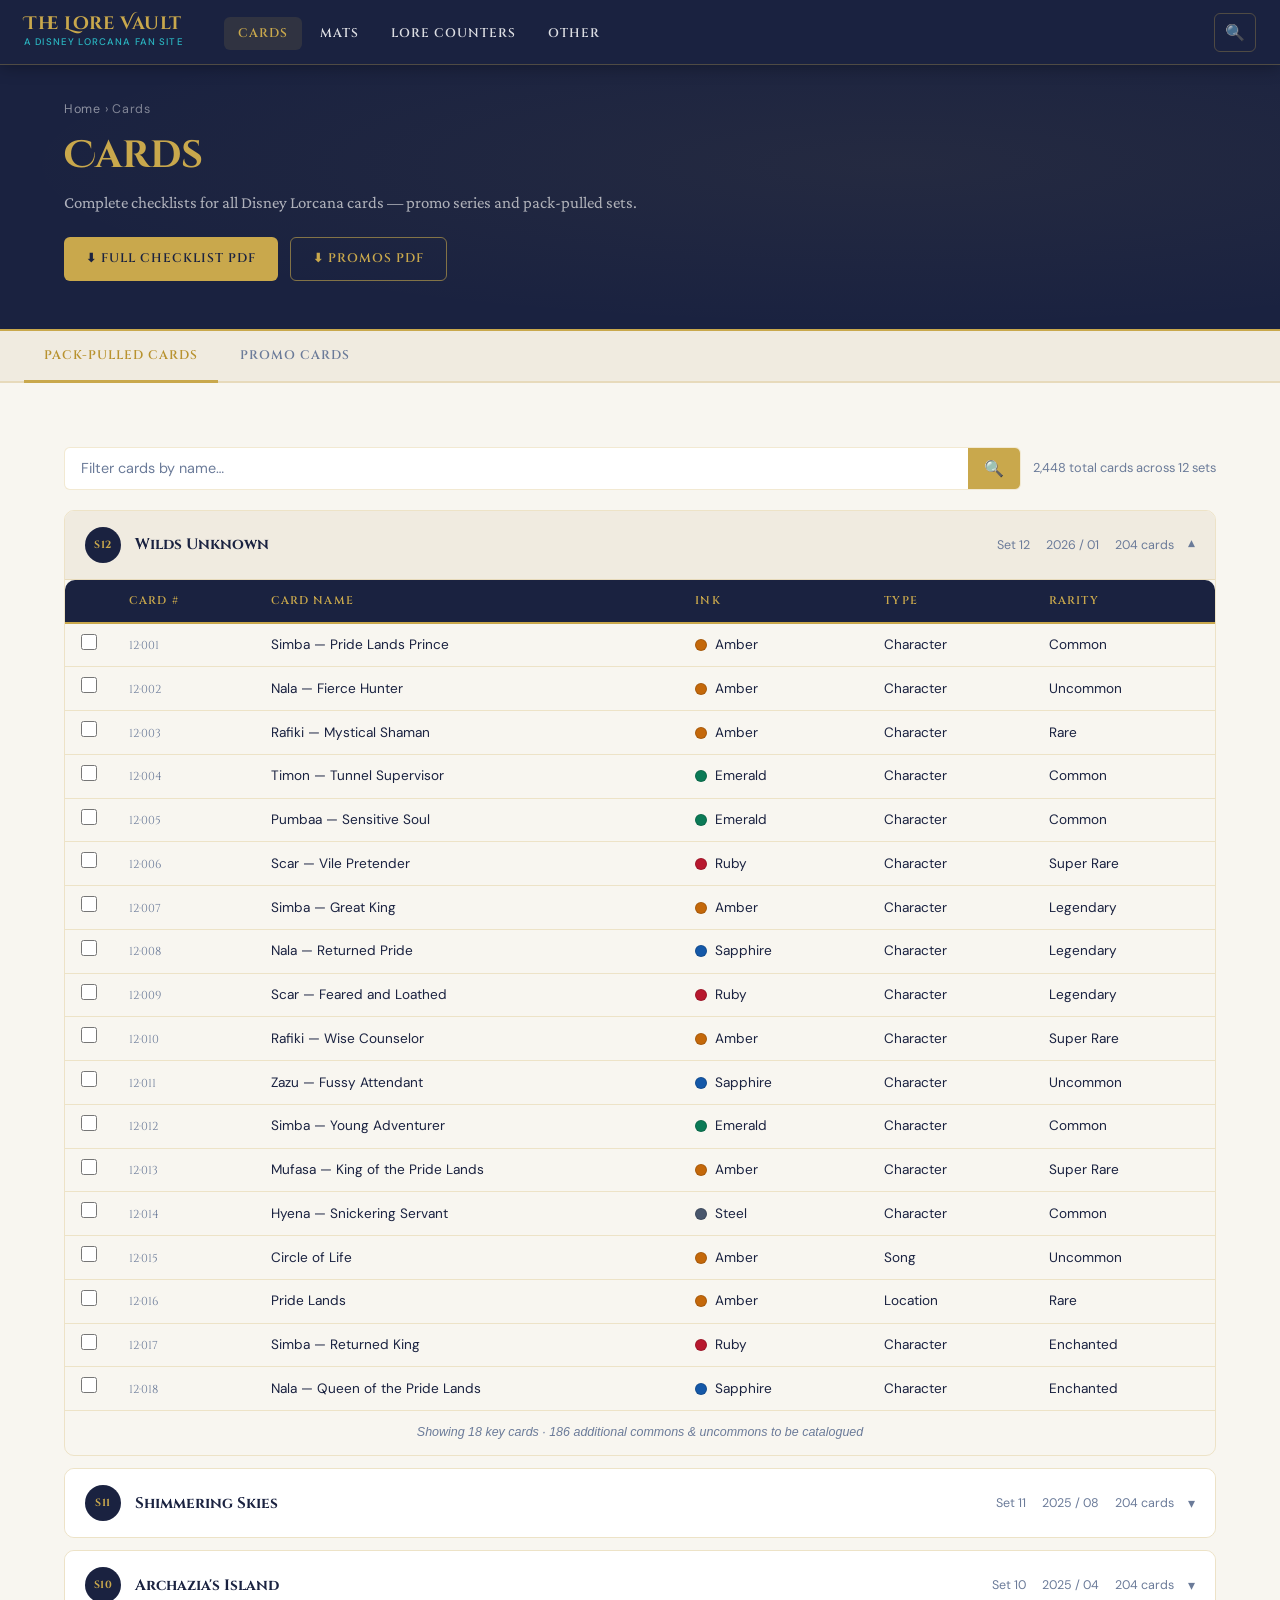
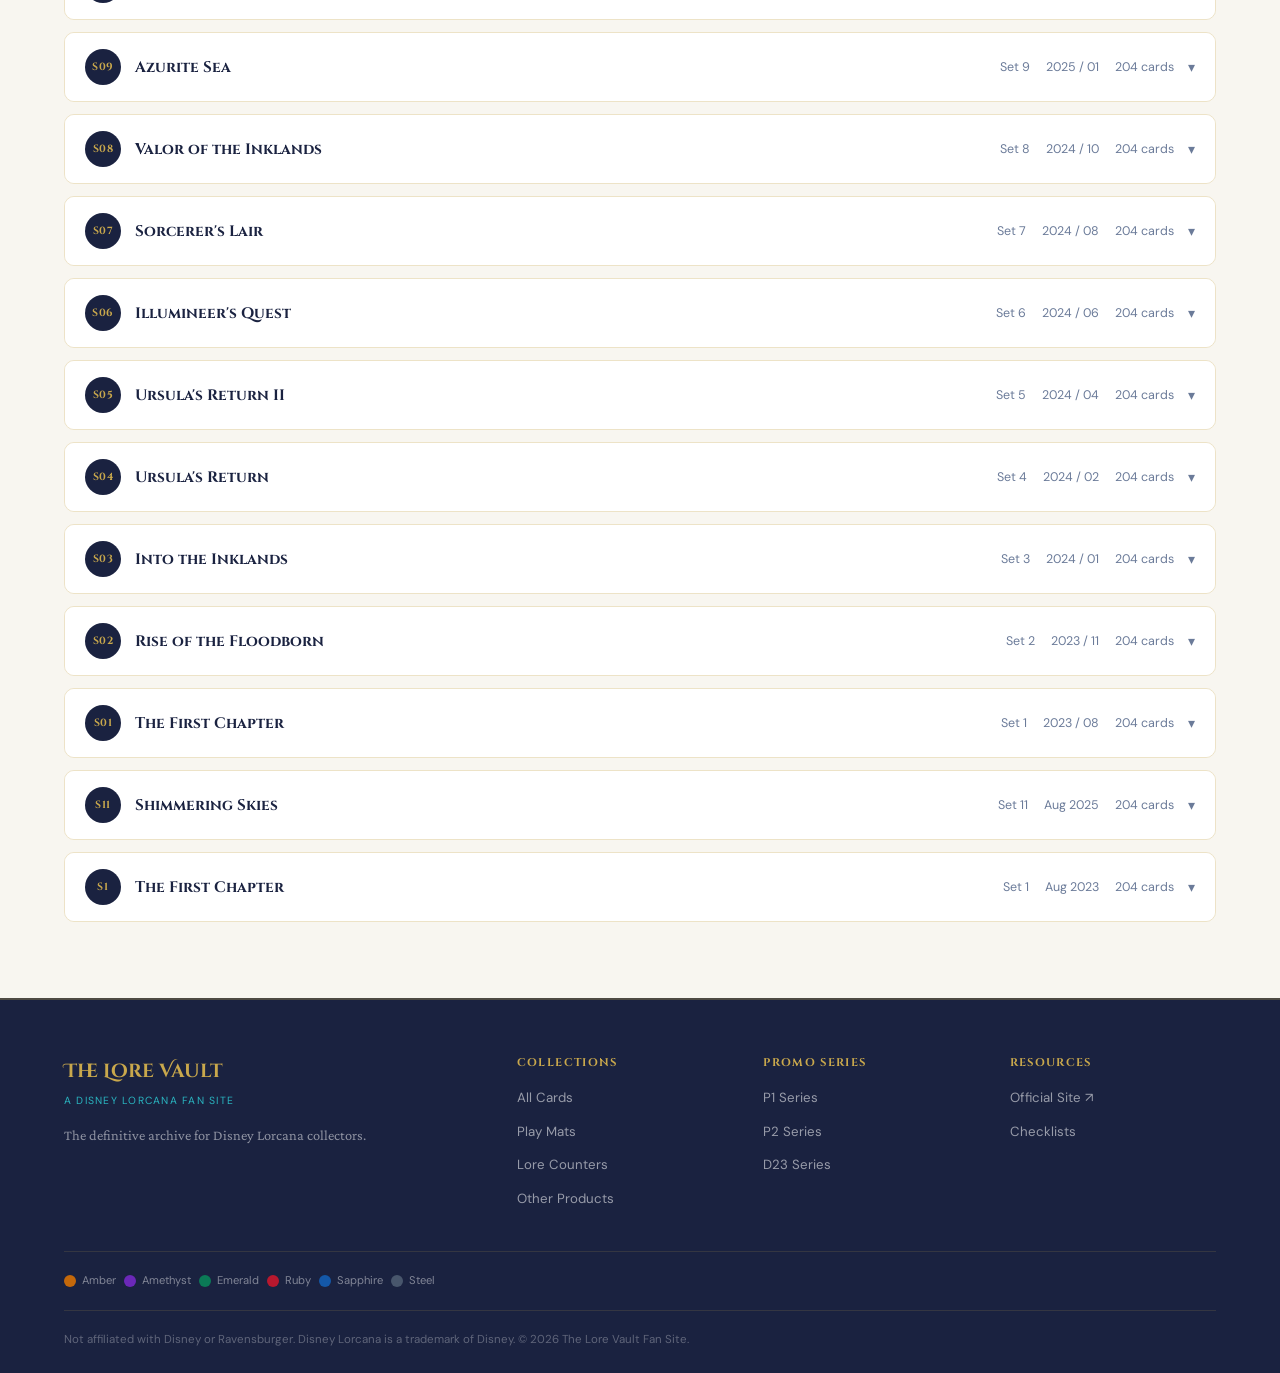
==== commit 50d65b37: "Expand card data and add dynamic renderer - data/sets.js: All 12 sets (Set 1 fully populated with 20" ====
--- a/cards.html
+++ b/cards.html
@@ -104,10 +104,21 @@
         <input type="search" class="filter-search" placeholder="Filter cards by name…" aria-label="Filter cards">
         <button type="submit" aria-label="Filter">🔍</button>
       </div>
-    </div>
-
-    <!-- Set 12 -->
-    <div class="accordion" data-set="12">
+      <span style="font-family:'DM Sans',sans-serif;font-size:0.8rem;color:var(--text-light)">
+        <span data-stat="set-count">2,448</span> total cards across 12 sets
+      </span>
+    </div>
+
+    <!-- ↓ Dynamically populated by js/data-loader.js ↓ -->
+    <div id="setsAccordionContainer">
+      <!-- Loading state -->
+      <div style="padding:24px;text-align:center;color:var(--text-light);font-family:'DM Sans',sans-serif;font-size:0.85rem">
+        Loading card data…
+      </div>
+    </div>
+
+    <!-- FALLBACK: shown only if JS fails (hidden once loader runs) -->
+    <div class="accordion" data-set="12" style="display:none" id="fallbackAccordion">
       <button class="accordion-header open" aria-expanded="true">
         <div class="accordion-set-badge">S12</div>
         <h3>Wilds Unknown</h3>
@@ -251,9 +262,6 @@
       </div>
     </div>
 
-    <p class="text-muted" style="margin-top:16px;font-family:'DM Sans',sans-serif;font-size:0.82rem;">
-      Showing Sets 1, 11 &amp; 12 as samples. Full data for Sets 2–10 populates identically.
-    </p>
   </div>
 </div>
 
@@ -310,8 +318,15 @@
       <button class="chip" data-series="DIS" role="tab">DIS (3)</button>
     </div>
 
-    <!-- P1 Series -->
-    <div class="series-block" data-series="P1">
+    <!-- ↓ Dynamically populated by js/data-loader.js ↓ -->
+    <div id="promosBlockContainer">
+      <div style="padding:24px;text-align:center;color:var(--text-light);font-family:'DM Sans',sans-serif;font-size:0.85rem">
+        Loading promo data…
+      </div>
+    </div>
+
+    <!-- FALLBACK (hidden once loader runs) -->
+    <div class="series-block" data-series="P1" style="display:none" id="fallbackPromo">
       <div class="series-header">
         <div>
           <span class="series-header__code">P1</span>
@@ -600,7 +615,10 @@
   </div>
 </footer>
 
+<script src="data/sets.js"></script>
+<script src="data/promos.js"></script>
 <script src="js/app.js"></script>
+<script src="js/data-loader.js"></script>
 <script>
   // Handle ?series= URL param to auto-open promo tab and series
   const params = new URLSearchParams(window.location.search);
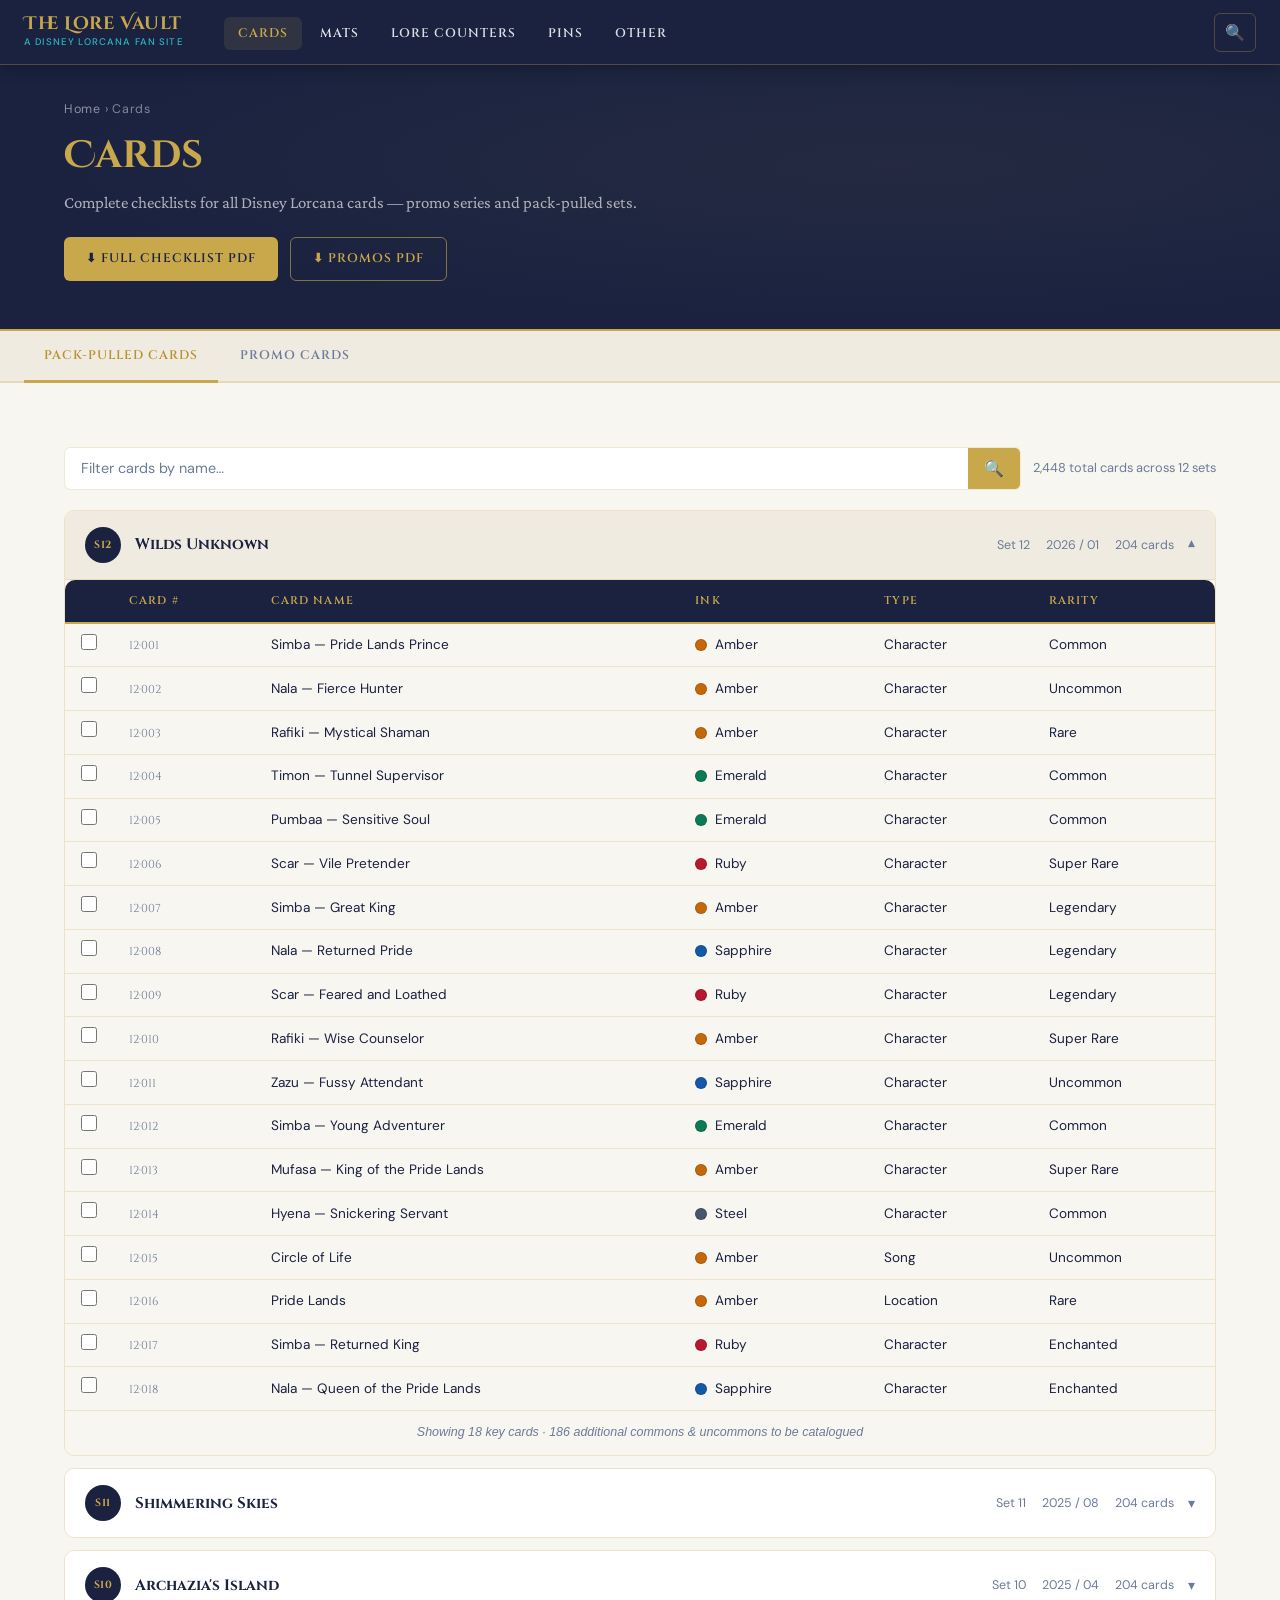
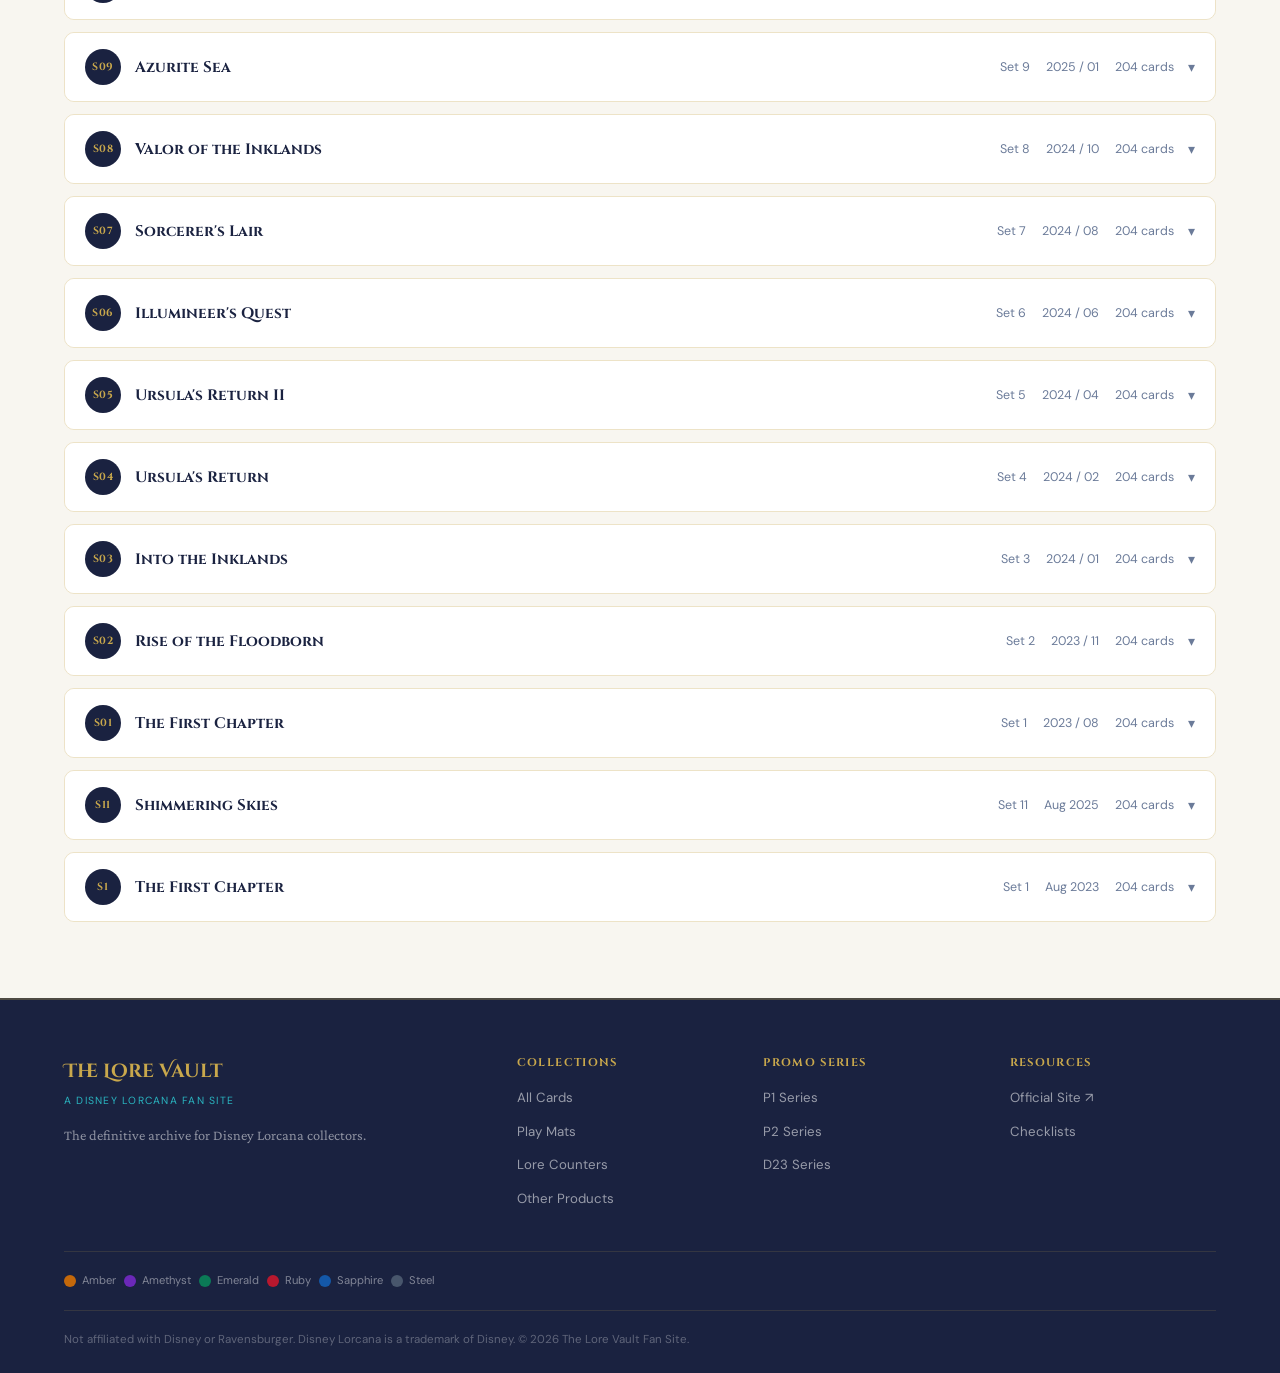
==== commit 1bde070a: "Add OP Pins page with full researched catalogue New pins.html modelled on lore-counters layout with " ====
--- a/cards.html
+++ b/cards.html
@@ -50,6 +50,7 @@
       <li><a href="cards.html" class="active">Cards</a></li>
       <li><a href="mats.html">Mats</a></li>
       <li><a href="lore-counters.html">Lore Counters</a></li>
+      <li><a href="pins.html">Pins</a></li>
       <li><a href="other.html">Other</a></li>
     </ul>
     <div class="nav-actions">
@@ -66,7 +67,7 @@
 </nav>
 <div class="mobile-drawer" id="mobileDrawer">
   <a href="cards.html">Cards</a><a href="mats.html">Play Mats</a>
-  <a href="lore-counters.html">Lore Counters</a><a href="other.html">Other Products</a>
+  <a href="lore-counters.html">Lore Counters</a><a href="pins.html">Pins</a><a href="other.html">Other Products</a>
 </div>
 
 <!-- PAGE HEADER -->
@@ -283,13 +284,9 @@
       <div>
         <label>Treatment</label>
         <div class="filter-row" style="margin:0">
-          <button class="chip active" data-group="treatment" data-filter-key="treatment" data-filter-val="">All</button>
-          <button class="chip" data-group="treatment"><span class="treatment treatment--foil">Foil</span></button>
-          <button class="chip" data-group="treatment"><span class="treatment treatment--enchanted">Enchanted</span></button>
-          <button class="chip" data-group="treatment"><span class="treatment treatment--fullart">Full Art</span></button>
-          <button class="chip" data-group="treatment"><span class="treatment treatment--glimmer">Glimmer</span></button>
-          <button class="chip" data-group="treatment"><span class="treatment treatment--serialized">Serialized</span></button>
-          <button class="chip" data-group="treatment"><span class="treatment treatment--signature">Signature</span></button>
+          <button class="chip active" data-group="treatment">All</button>
+          <button class="chip" data-group="treatment" data-filter-key="treatment" data-filter-val="foil"><span class="treatment treatment--foil">Foil</span></button>
+          <button class="chip" data-group="treatment" data-filter-key="treatment" data-filter-val="nonfoil"><span class="treatment treatment--nonfoil">NonFoil</span></button>
         </div>
       </div>
       <div>
@@ -420,12 +417,12 @@
               <td><span class="treatment treatment--foil">Foil</span></td>
               <td>China League Promo &nbsp;<span class="badge badge--ruby" style="font-size:0.58rem">⚠ Possibly Never Released</span></td>
             </tr>
-            <tr class="filterable-row unconfirmed" data-treatment="fullart" data-ink="emerald">
+            <tr class="filterable-row unconfirmed" data-treatment="foil" data-ink="emerald">
               <td class="checkbox-col"><input type="checkbox" data-id="p2-zh24b" aria-label="Mark collected"></td>
               <td><span class="card-num">2ROF·ZH·24B/P2</span></td>
               <td>Stitch — Carefree Surfer (Alt Art)</td>
               <td><span class="flex items-center gap-8"><span style="background:var(--ink-emerald);width:12px;height:12px;border-radius:50%;display:inline-block;"></span> Emerald</span></td>
-              <td><span class="treatment treatment--fullart">Full Art</span></td>
+              <td><span class="treatment treatment--foil">Foil</span></td>
               <td>China League Promo Alt &nbsp;<span class="badge badge--ruby" style="font-size:0.58rem">⚠ Possibly Never Released</span></td>
             </tr>
           </tbody>
@@ -450,7 +447,7 @@
             <th>Collector #</th><th>Card Name</th><th>Ink</th><th>Treatment</th><th>Source / Event</th>
           </tr></thead>
           <tbody>
-            <tr class="filterable-row" data-treatment="serialized" data-ink="dual">
+            <tr class="filterable-row" data-treatment="foil" data-ink="dual">
               <td class="checkbox-col"><input type="checkbox" data-id="c1-1" aria-label="Mark collected"></td>
               <td><span class="card-num">1TFC·EN·1/C1</span></td>
               <td>Mickey Mouse — True Friend</td>
@@ -463,15 +460,15 @@
                   DualInk (SA)
                 </span>
               </td>
-              <td><span class="treatment treatment--serialized">Serialized</span></td>
+              <td><span class="treatment treatment--foil">Foil</span></td>
               <td>Lorcana Challenge Championship Prize</td>
             </tr>
-            <tr class="filterable-row" data-treatment="signature" data-ink="sapphire">
+            <tr class="filterable-row" data-treatment="nonfoil" data-ink="sapphire">
               <td class="checkbox-col"><input type="checkbox" data-id="c1-2" aria-label="Mark collected"></td>
               <td><span class="card-num">1TFC·EN·2/C1</span></td>
               <td>Elsa — Queen of Arendelle</td>
               <td><span class="flex items-center gap-8"><span style="background:var(--ink-sapphire);width:12px;height:12px;border-radius:50%;display:inline-block;"></span> Sapphire</span></td>
-              <td><span class="treatment treatment--signature">Signature</span></td>
+              <td><span class="treatment treatment--nonfoil">NonFoil</span></td>
               <td>World Championship Top 8</td>
             </tr>
           </tbody>
@@ -542,7 +539,7 @@
             <th>Collector #</th><th>Card Name</th><th>Ink</th><th>Treatment</th><th>Source / Event</th>
           </tr></thead>
           <tbody>
-            <tr class="filterable-row" data-treatment="fullart" data-ink="dual">
+            <tr class="filterable-row" data-treatment="foil" data-ink="dual">
               <td class="checkbox-col"><input type="checkbox" data-id="dis-1" aria-label="Mark collected"></td>
               <td><span class="card-num">DIS·EN·1/DIS</span></td>
               <td>Mickey Mouse — Disney 100 Edition</td>
@@ -555,15 +552,15 @@
                   DualInk (RS)
                 </span>
               </td>
-              <td><span class="treatment treatment--fullart">Full Art</span></td>
+              <td><span class="treatment treatment--foil">Foil</span></td>
               <td>Disney 100th Anniversary Celebration</td>
             </tr>
-            <tr class="filterable-row" data-treatment="enchanted" data-ink="emerald">
+            <tr class="filterable-row" data-treatment="foil" data-ink="emerald">
               <td class="checkbox-col"><input type="checkbox" data-id="dis-3" aria-label="Mark collected"></td>
               <td><span class="card-num">DIS·EN·3/DIS</span></td>
               <td>Tinker Bell — Disney 100 Fairy</td>
               <td><span class="flex items-center gap-8"><span style="background:var(--ink-emerald);width:12px;height:12px;border-radius:50%;display:inline-block;"></span> Emerald</span></td>
-              <td><span class="treatment treatment--enchanted">Enchanted</span></td>
+              <td><span class="treatment treatment--foil">Foil</span></td>
               <td>Disney 100 Top Prize</td>
             </tr>
           </tbody>
--- a/css/style.css
+++ b/css/style.css
@@ -584,7 +584,7 @@
    HOME PAGE — HERO
    ========================================= */
 .hero {
-  background: var(--nav-bg); padding: 100px 0 72px;
+  background: var(--nav-bg); padding: 64px 0 56px;
   border-bottom: 2px solid var(--gold);
   position: relative; overflow: hidden;
 }
@@ -718,16 +718,17 @@
    ========================================= */
 .events-strip {
   display: flex; gap: 14px; overflow-x: auto;
-  padding-bottom: 12px; scroll-snap-type: x mandatory;
+  padding: 16px 0 12px; scroll-snap-type: x mandatory;
   -ms-overflow-style: none; scrollbar-width: none;
 }
 .events-strip::-webkit-scrollbar { display: none; }
 .event-card {
   background: white; border: 1px solid var(--border);
   border-radius: var(--radius-md); box-shadow: var(--shadow-sm);
-  padding: 16px 18px; min-width: 200px; flex-shrink: 0;
+  padding: 16px 18px; min-width: 210px; max-width: 210px; flex-shrink: 0;
   scroll-snap-align: start; position: relative;
 }
+.event-card.has-badge { padding-top: 26px; }
 .event-card__type {
   font-family: 'Cinzel', serif; font-size: 0.62rem;
   letter-spacing: 0.1em; text-transform: uppercase;
@@ -736,13 +737,16 @@
 .event-card__name {
   font-family: 'Cinzel', serif; font-size: 0.85rem;
   color: var(--text-dark); margin-bottom: 4px; line-height: 1.3;
+  overflow-wrap: break-word; word-break: break-word;
 }
 .event-card__date {
   font-family: 'DM Sans', sans-serif; font-size: 0.78rem;
   color: var(--text-light);
+  overflow-wrap: break-word; word-break: break-word;
 }
 .event-card__badge {
-  position: absolute; top: 10px; right: 10px;
+  position: absolute; top: 0; left: 50%;
+  transform: translate(-50%, -50%);
 }
 
 /* =========================================
@@ -768,8 +772,16 @@
 .news-card__image-placeholder {
   aspect-ratio: 16/9;
   display: flex; align-items: center; justify-content: center;
-  color: rgba(26,34,64,0.15); font-size: 2.5rem;
-  background: linear-gradient(135deg, var(--cream-mid), var(--cream));
+  font-size: 2.5rem;
+  background: linear-gradient(135deg, var(--nav-bg) 0%, #2a3560 100%);
+  position: relative; overflow: hidden;
+}
+.news-card__image-placeholder::before {
+  content: '';
+  position: absolute; inset: 0;
+  background:
+    radial-gradient(ellipse at 20% 60%, rgba(42,181,192,0.12) 0%, transparent 55%),
+    radial-gradient(ellipse at 80% 30%, rgba(201,168,76,0.10) 0%, transparent 55%);
 }
 .news-card--small .news-card__image-placeholder { aspect-ratio: 16/7; font-size: 1.5rem; }
 .news-card__body { padding: 16px; }
@@ -804,11 +816,6 @@
   border-radius: var(--radius-md); padding: 22px 18px;
   box-shadow: var(--shadow-sm);
   display: flex; flex-direction: column; gap: 12px;
-}
-.checklist-panel__icon {
-  width: 40px; height: 40px; border-radius: var(--radius-sm);
-  display: flex; align-items: center; justify-content: center;
-  font-size: 1.2rem;
 }
 .checklist-panel__name {
   font-family: 'Cinzel', serif; font-size: 0.9rem; font-weight: 600;
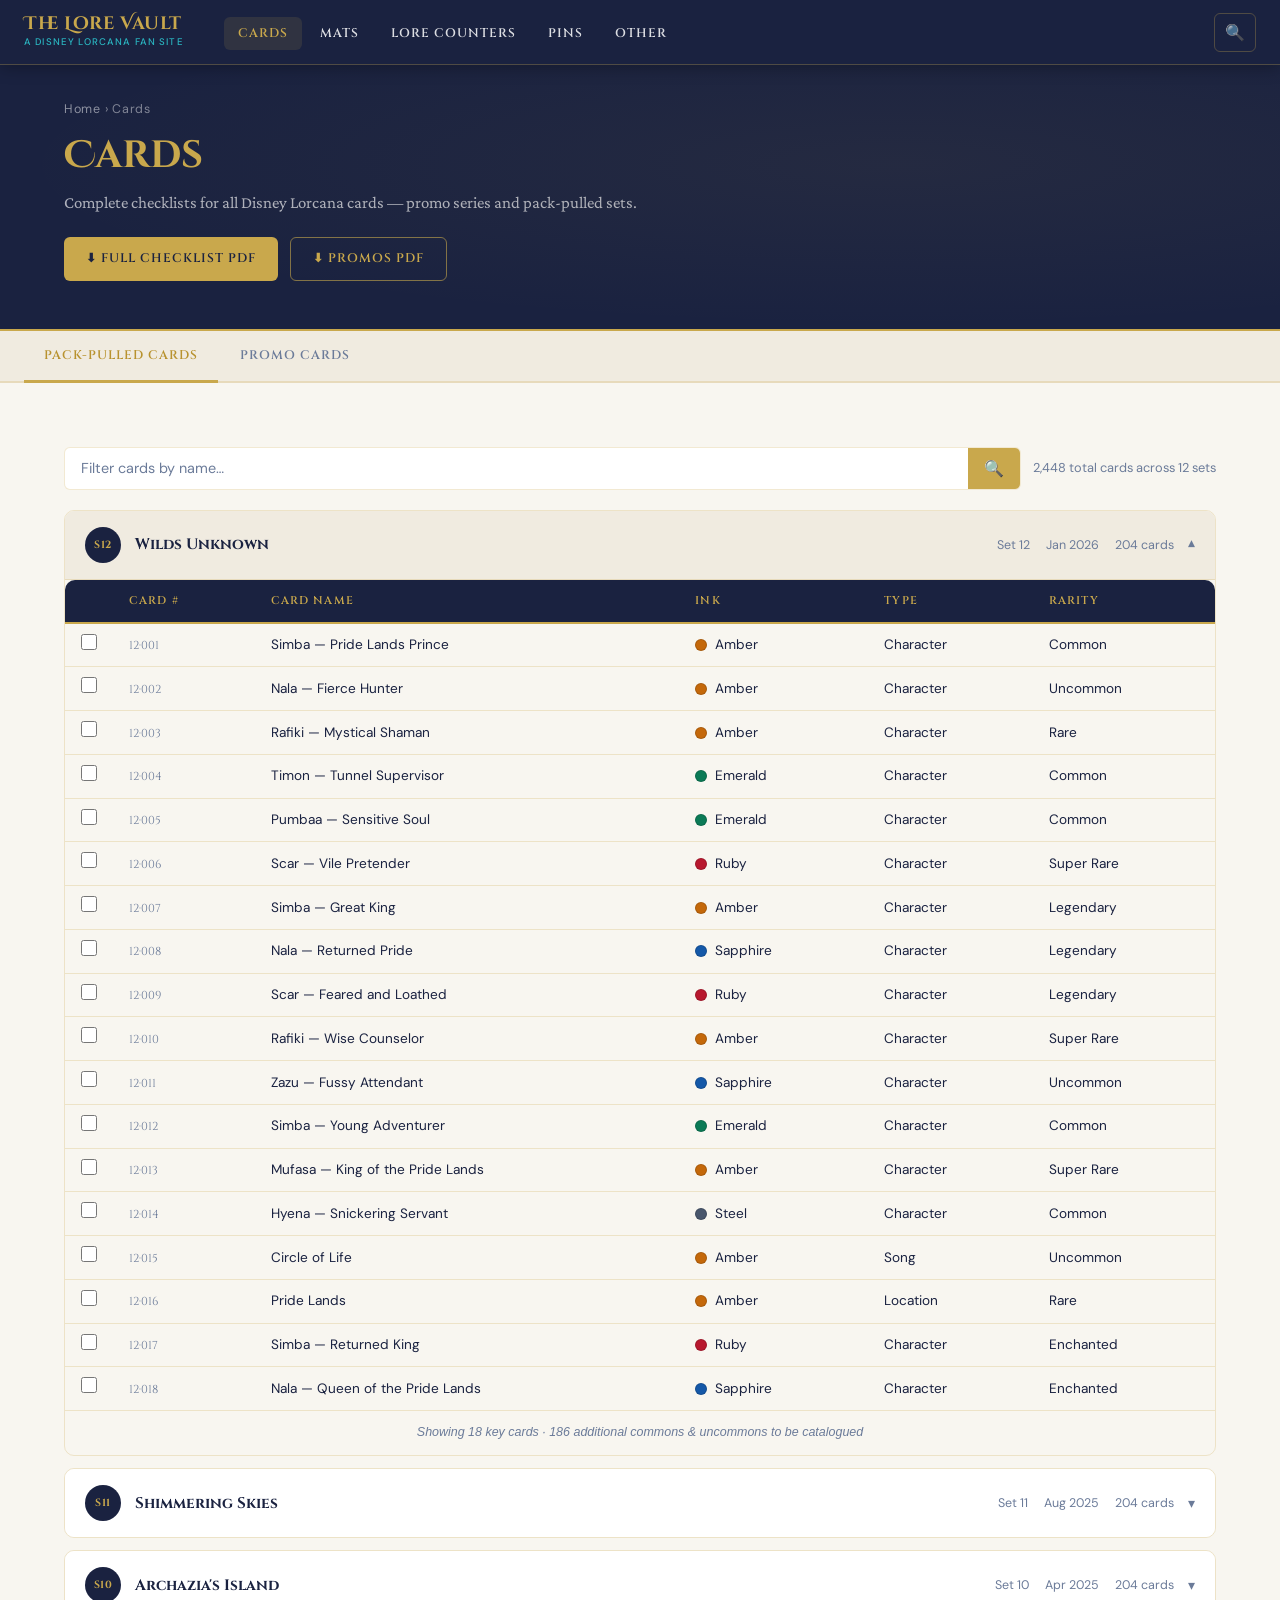
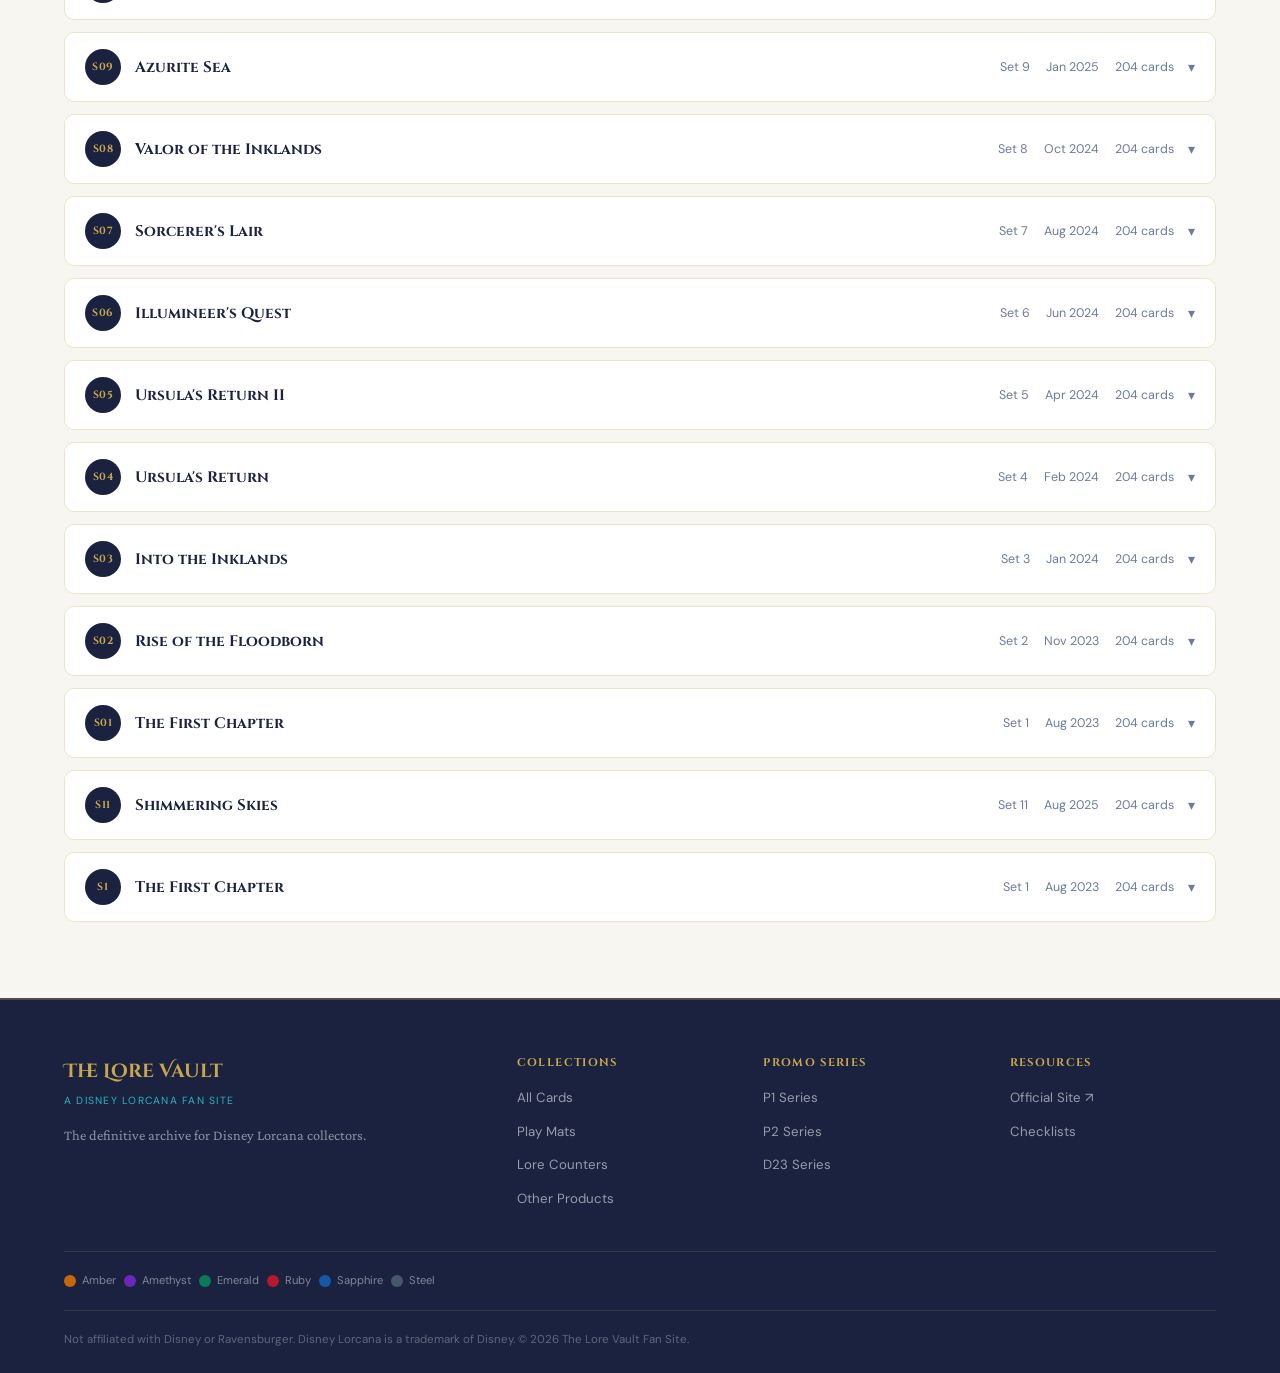
==== commit 1b84261b: "Replace promo data with real card list; update display to 4 columns data/promos.js — complete rewrit" ====
--- a/cards.html
+++ b/cards.html
@@ -4,7 +4,7 @@
   <meta charset="UTF-8">
   <meta name="viewport" content="width=device-width, initial-scale=1.0">
   <title>Cards | The Lore Vault — Disney Lorcana Collector Reference</title>
-  <meta name="description" content="Browse all Disney Lorcana cards — 177 promo cards across P1, P2, P3, C1, C2, D23, and DIS series, plus complete pack-pulled set checklists for Sets 1–12.">
+  <meta name="description" content="Browse all Disney Lorcana cards — 169 promo cards across P1, P2, P3, C1, C2, D23, and DIS series, plus complete pack-pulled set checklists for Sets 1–12.">
   <link rel="canonical" href="https://lorevault.fan/cards.html">
   <meta name="robots" content="index, follow">
   <link rel="stylesheet" href="css/style.css">
@@ -287,6 +287,11 @@
           <button class="chip active" data-group="treatment">All</button>
           <button class="chip" data-group="treatment" data-filter-key="treatment" data-filter-val="foil"><span class="treatment treatment--foil">Foil</span></button>
           <button class="chip" data-group="treatment" data-filter-key="treatment" data-filter-val="nonfoil"><span class="treatment treatment--nonfoil">NonFoil</span></button>
+          <button class="chip" data-group="treatment" data-filter-key="treatment" data-filter-val="enchanted"><span class="treatment treatment--enchanted">Enchanted</span></button>
+          <button class="chip" data-group="treatment" data-filter-key="treatment" data-filter-val="glimmer"><span class="treatment treatment--glimmer">Glimmer</span></button>
+          <button class="chip" data-group="treatment" data-filter-key="treatment" data-filter-val="fullart"><span class="treatment treatment--fullart">Full Art</span></button>
+          <button class="chip" data-group="treatment" data-filter-key="treatment" data-filter-val="serialized"><span class="treatment treatment--serialized">Serialized</span></button>
+          <button class="chip" data-group="treatment" data-filter-key="treatment" data-filter-val="signature"><span class="treatment treatment--signature">Signature</span></button>
         </div>
       </div>
       <div>
@@ -305,14 +310,14 @@
 
     <!-- Series Sub-tabs -->
     <div class="series-tabs" role="tablist" aria-label="Promo series">
-      <button class="chip active" data-series="all" role="tab" aria-selected="true">All (177)</button>
-      <button class="chip" data-series="P1" role="tab">P1 (41)</button>
-      <button class="chip" data-series="P2" role="tab">P2 (43)</button>
-      <button class="chip" data-series="P3" role="tab">P3 (48)</button>
-      <button class="chip" data-series="C1" role="tab">C1 (15)</button>
-      <button class="chip" data-series="C2" role="tab">C2 (10)</button>
-      <button class="chip" data-series="D23" role="tab">D23 (8+)</button>
-      <button class="chip" data-series="DIS" role="tab">DIS (3)</button>
+      <button class="chip active" data-series="all" role="tab" aria-selected="true">All</button>
+      <button class="chip" data-series="P1"  role="tab">P1 (41) <span style="font-size:0.65em;opacity:0.7">Season 1</span></button>
+      <button class="chip" data-series="P2"  role="tab">P2 (43) <span style="font-size:0.65em;opacity:0.7">Season 2</span></button>
+      <button class="chip" data-series="P3"  role="tab">P3 (48) <span style="font-size:0.65em;opacity:0.7">Season 3</span></button>
+      <button class="chip" data-series="C1"  role="tab">C1 (15) <span style="font-size:0.65em;opacity:0.7">Tournament S1</span></button>
+      <button class="chip" data-series="C2"  role="tab">C2 (10) <span style="font-size:0.65em;opacity:0.7">Tournament S2</span></button>
+      <button class="chip" data-series="D23" role="tab">D23 (9) <span style="font-size:0.65em;opacity:0.7">D23 Collection</span></button>
+      <button class="chip" data-series="DIS" role="tab">DIS (3) <span style="font-size:0.65em;opacity:0.7">Disney Parks</span></button>
     </div>
 
     <!-- ↓ Dynamically populated by js/data-loader.js ↓ -->
--- a/css/style.css
+++ b/css/style.css
@@ -323,7 +323,7 @@
 }
 
 .subsection-header {
-  display: flex; align-items: center; gap: 12px;
+  display: flex; align-items: center; gap: 12px; flex-wrap: wrap;
   background: rgba(26,34,64,0.04);
   border: 1px solid var(--border);
   border-radius: var(--radius-md);
@@ -331,7 +331,13 @@
 }
 .subsection-header h3 {
   font-family: 'Cinzel', serif; font-size: 0.95rem; font-weight: 600;
-  color: var(--text-dark); letter-spacing: 0.05em; flex: 1;
+  color: var(--text-dark); letter-spacing: 0.05em; flex: 1; min-width: 0;
+}
+/* Description paragraphs placed inside a subsection-header drop to their own row */
+.subsection-header p {
+  flex-basis: 100%; margin: 0;
+  font-family: 'DM Sans', sans-serif; font-size: 0.82rem;
+  color: var(--text-light); line-height: 1.5;
 }
 
 /* =========================================
@@ -554,10 +560,12 @@
 .product-card__title {
   font-family: 'Cinzel', serif; font-size: 0.88rem;
   font-weight: 600; color: var(--text-dark); line-height: 1.3;
+  overflow-wrap: break-word; word-break: break-word; min-width: 0;
 }
 .product-card__desc {
   font-family: 'Crimson Pro', serif; font-size: 0.9rem;
   color: var(--text-light); line-height: 1.5;
+  overflow-wrap: break-word; word-break: break-word;
 }
 .product-card__meta {
   display: flex; flex-wrap: wrap; gap: 6px; margin-top: auto; padding-top: 8px;
@@ -766,24 +774,22 @@
   text-decoration: none; display: block;
 }
 .news-card:hover { transform: translateY(-2px); box-shadow: var(--shadow-md); }
-.news-card--featured .news-card__image { aspect-ratio: 16/8; }
-.news-card__image { background: var(--cream-mid); }
-.news-card__image img { width: 100%; height: 100%; object-fit: cover; }
-.news-card__image-placeholder {
+.news-card__image {
   aspect-ratio: 16/9;
-  display: flex; align-items: center; justify-content: center;
-  font-size: 2.5rem;
   background: linear-gradient(135deg, var(--nav-bg) 0%, #2a3560 100%);
-  position: relative; overflow: hidden;
-}
-.news-card__image-placeholder::before {
+  position: relative; overflow: hidden; flex-shrink: 0;
+}
+.news-card__image::after {
   content: '';
   position: absolute; inset: 0;
   background:
     radial-gradient(ellipse at 20% 60%, rgba(42,181,192,0.12) 0%, transparent 55%),
     radial-gradient(ellipse at 80% 30%, rgba(201,168,76,0.10) 0%, transparent 55%);
-}
-.news-card--small .news-card__image-placeholder { aspect-ratio: 16/7; font-size: 1.5rem; }
+  pointer-events: none;
+}
+.news-card--featured .news-card__image { aspect-ratio: 16/8; }
+.news-card__image.news-card--small   { aspect-ratio: 16/7; }
+.news-card__image img { width: 100%; height: 100%; object-fit: cover; position: relative; z-index: 1; }
 .news-card__body { padding: 16px; }
 .news-card__source {
   font-family: 'DM Sans', sans-serif; font-size: 0.7rem;
@@ -1007,14 +1013,32 @@
   .tab-btn { padding: 14px 14px; font-size: 0.72rem; }
   .page-header { padding: 90px 0 36px; }
   .section { padding: 40px 0; }
+  /* Reduce padding inside product cards so text has more horizontal room */
+  .product-card__body { padding: 14px; }
+  /* Single column for standard card grid on phones */
+  .card-grid { grid-template-columns: 1fr; }
 }
 
 @media (max-width: 480px) {
+  /* Tighter container edge-padding on small phones */
+  .container { padding: 0 14px; }
   .checklist-panels { grid-template-columns: 1fr; }
+  /* Both grid variants go single-column — cards are too narrow at 2-col on 375px+ */
   .card-grid { grid-template-columns: 1fr; }
-  .card-grid--4col { grid-template-columns: repeat(2, 1fr); }
+  .card-grid--4col { grid-template-columns: 1fr; }
   .data-table-wrap { overflow-x: auto; }
   .footer-ink-row { gap: 12px; }
   .hero-brand__name { font-size: 2.2rem; }
   .accordion-meta { display: none; }
-}
+  /* Compact product card body padding */
+  .product-card__body { padding: 12px; }
+  /* Smaller chips on cramped screens */
+  .chip { font-size: 0.68rem; padding: 5px 10px; }
+  /* Tighter filter rows */
+  .filter-row { gap: 6px; }
+  /* Section spacing */
+  .section { padding: 32px 0; }
+  .page-header { padding: 80px 0 28px; }
+  /* Subsection header compact */
+  .subsection-header { padding: 12px 14px; gap: 8px; }
+}
